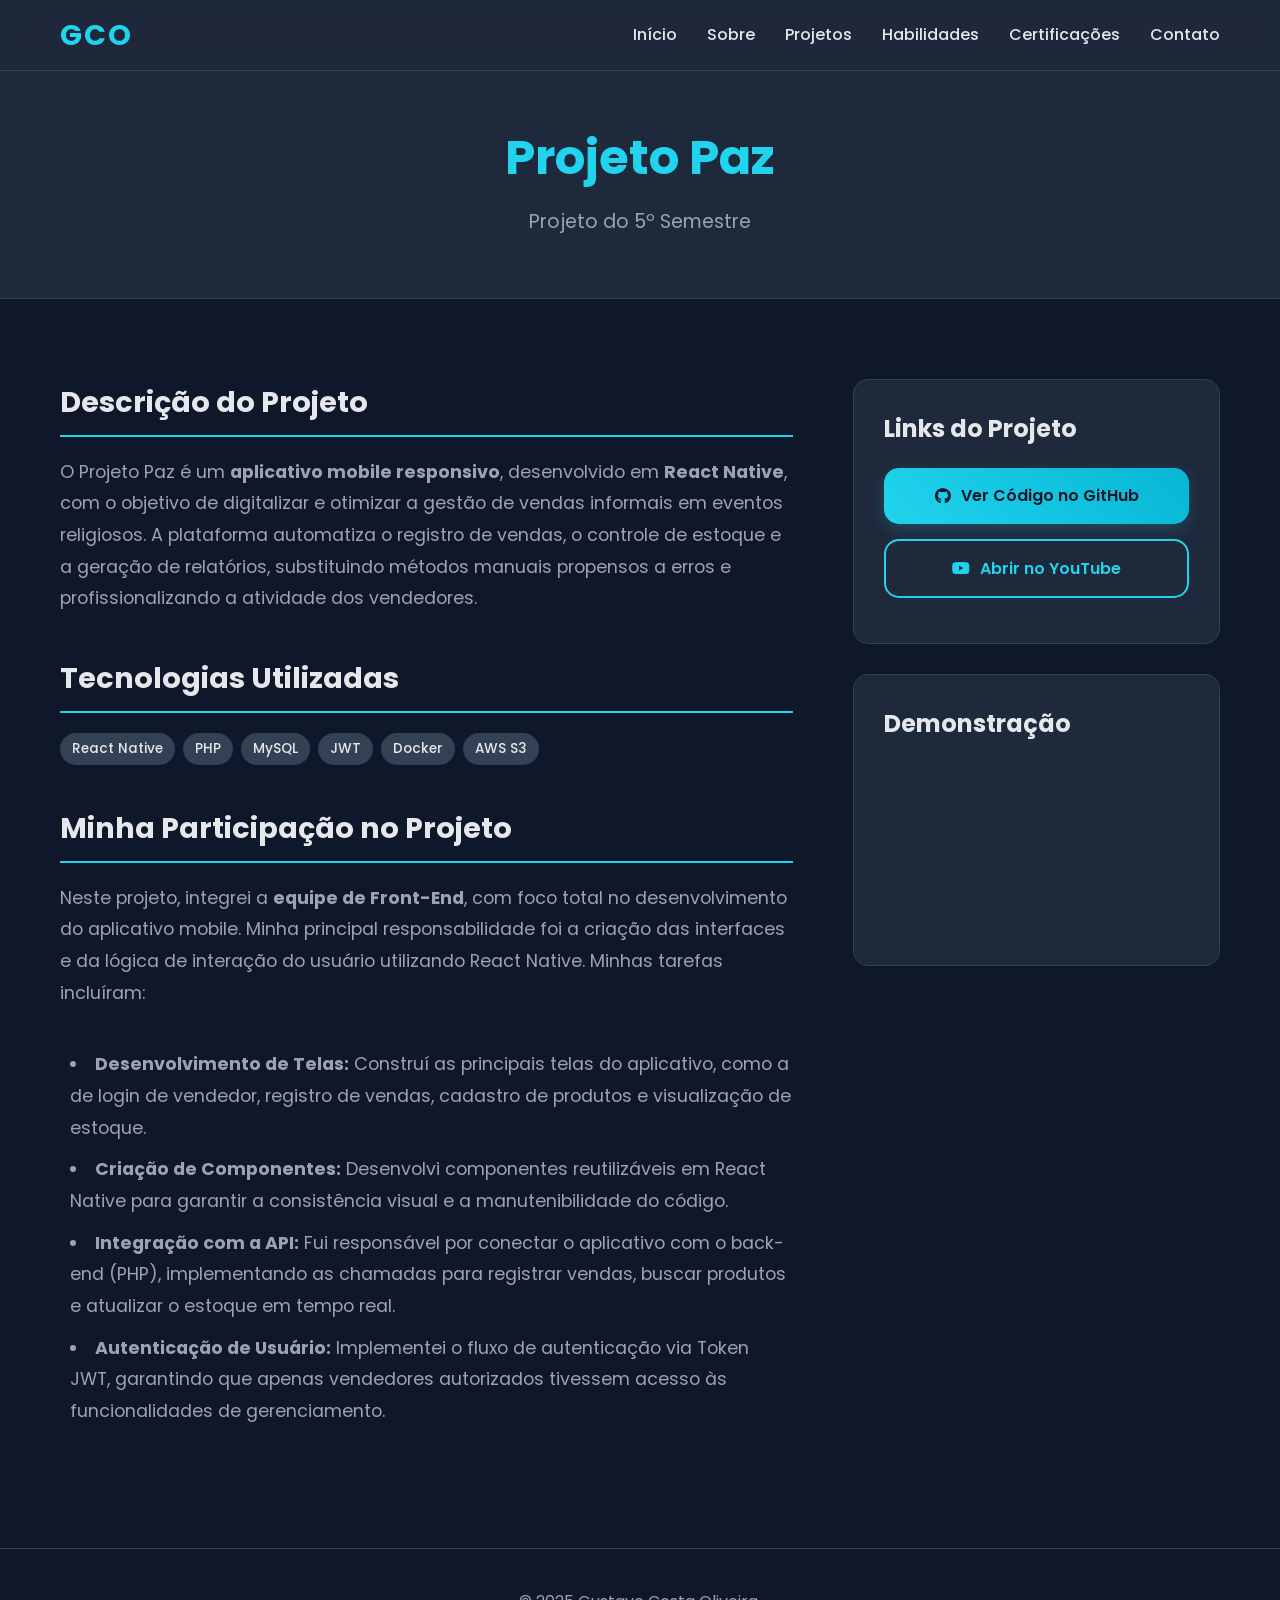
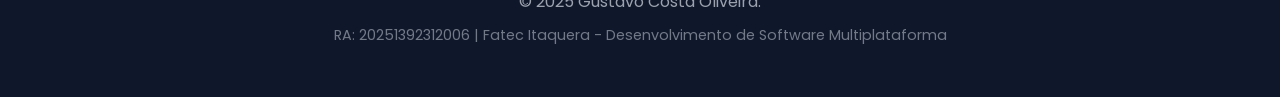
==== projeto-paz.html @ e177f417 "updates" ====
<!DOCTYPE html>
<html lang="pt-BR">
<head>
    <meta charset="UTF-8">
    <meta name="viewport" content="width=device-width, initial-scale=1.0">
    <title>Projeto Paz - Gustavo Costa Oliveira</title>
    
    <link rel="icon" type="image/x-icon" href="favicon.ico">

    <link rel="stylesheet" href="styles.css">
    <link rel="stylesheet" href="projeto.css"> 

    <link href="https://cdnjs.cloudflare.com/ajax/libs/font-awesome/6.0.0/css/all.min.css" rel="stylesheet">
    <link href="https://fonts.googleapis.com/css2?family=Poppins:wght@300;400;500;600;700&display=swap" rel="stylesheet">
</head>
<body>
    <nav class="navbar">
        <div class="nav-container">
            <div class="nav-logo">
                <a href="index.html#home">GCO</a>
            </div>
            <div class="nav-menu" id="nav-menu">
                <a href="index.html#home" class="nav-link">Início</a>
                <a href="index.html#about" class="nav-link">Sobre</a>
                <a href="index.html#projects" class="nav-link">Projetos</a>
                <a href="index.html#skills" class="nav-link">Habilidades</a>
                <a href="index.html#certifications" class="nav-link">Certificações</a>
                <a href="index.html#contact" class="nav-link">Contato</a>
            </div>
            <div class="hamburger" id="hamburger">
                <span class="bar"></span>
                <span class="bar"></span>
                <span class="bar"></span>
            </div>
        </div>
    </nav>

    <main>
        <section class="project-hero">
            <div class="container">
                <h1>Projeto Paz</h1>
                <p>Projeto do 5º Semestre</p>
            </div>
        </section>

        <section class="project-details">
            <div class="container project-layout">
                <div class="project-info">
                    <h2>Descrição do Projeto</h2>
                    <p>
                        O Projeto Paz é um <strong>aplicativo mobile responsivo</strong>, desenvolvido em <strong>React Native</strong>, com o objetivo de digitalizar e otimizar a gestão de vendas informais em eventos religiosos. A plataforma automatiza o registro de vendas, o controle de estoque e a geração de relatórios, substituindo métodos manuais propensos a erros e profissionalizando a atividade dos vendedores.
                    </p>

                    <h2>Tecnologias Utilizadas</h2>
                    <div class="project-tech">
                        <span class="tech-tag">React Native</span>
                        <span class="tech-tag">PHP</span>
                        <span class="tech-tag">MySQL</span>
                        <span class="tech-tag">JWT</span>
                        <span class="tech-tag">Docker</span>
                        <span class="tech-tag">AWS S3</span>
                    </div>

                    <h2>Minha Participação no Projeto</h2>
                    <p>
                        Neste projeto, integrei a <strong>equipe de Front-End</strong>, com foco total no desenvolvimento do aplicativo mobile. Minha principal responsabilidade foi a criação das interfaces e da lógica de interação do usuário utilizando React Native. Minhas tarefas incluíram:
                    </p>
                    <ul>
                        <li><strong>Desenvolvimento de Telas:</strong> Construí as principais telas do aplicativo, como a de login de vendedor, registro de vendas, cadastro de produtos e visualização de estoque.</li>
                        <li><strong>Criação de Componentes:</strong> Desenvolvi componentes reutilizáveis em React Native para garantir a consistência visual e a manutenibilidade do código.</li>
                        <li><strong>Integração com a API:</strong> Fui responsável por conectar o aplicativo com o back-end (PHP), implementando as chamadas para registrar vendas, buscar produtos e atualizar o estoque em tempo real.</li>
                        <li><strong>Autenticação de Usuário:</strong> Implementei o fluxo de autenticação via Token JWT, garantindo que apenas vendedores autorizados tivessem acesso às funcionalidades de gerenciamento.</li>
                    </ul>
                </div>

                <div class="project-sidebar">
                    <div class="project-links">
                        <h3>Links do Projeto</h3>
                        <a href="https://github.com/SpringDevsFatec/PI_ProjetoPaz" target="_blank" class="btn btn-primary">
                            <i class="fab fa-github"></i> Ver Código no GitHub
                        </a>
                        <a href="https://youtu.be/nCjJSFAlklc" target="_blank" class="btn btn-demo">
                            <i class="fab fa-youtube"></i> Abrir no YouTube
                        </a>
                    </div>

                    <div class="project-video">
                        <h3>Demonstração</h3>
                        <div class="video-container">
                            <iframe 
                                src="https://www.youtube.com/embed/nCjJSFAlklc" 
                                title="YouTube video player" 
                                frameborder="0" 
                                allow="accelerometer; autoplay; clipboard-write; encrypted-media; gyroscope; picture-in-picture" 
                                allowfullscreen>
                            </iframe>
                        </div>
                    </div>
                </div>
            </div>
        </section>
    </main>

    <footer class="footer">
        <div class="container">
            <p>&copy; 2025 Gustavo Costa Oliveira.</p>
            <p>RA: 20251392312006 | Fatec Itaquera - Desenvolvimento de Software Multiplataforma</p>
        </div>
    </footer>
</body>
</html>
---- styles.css ----
* {
    margin: 0;
    padding: 0;
    box-sizing: border-box;
}

:root {
    --primary-color: #22d3ee;
    --secondary-color: #06b6d4;
    --text-primary: #e5e7eb; 
    --text-secondary: #9ca3af;
    --background-dark: #0f172a; 
    --background-light: #1e293b; 
    --white: #ffffff;
    --shadow: 0 10px 30px rgba(0, 0, 0, 0.2);
    --border-radius: 15px;
    --transition: all 0.3s cubic-bezier(0.4, 0, 0.2, 1);
}

html {
    scroll-behavior: smooth;
}

body {
    font-family: 'Poppins', sans-serif;
    line-height: 1.6;
    color: var(--text-primary);
    background-color: var(--background-dark);
    overflow-x: hidden;
}

/* Container */
.container {
    max-width: 1200px;
    margin: 0 auto;
    padding: 0 20px;
}

/* Navigation */
.navbar {
    position: fixed;
    top: 0;
    width: 100%;
    background: rgba(30, 41, 59, 0.8);
    backdrop-filter: blur(10px);
    z-index: 1000;
    border-bottom: 1px solid #334155;
    transition: var(--transition);
}

.nav-container {
    max-width: 1200px;
    margin: 0 auto;
    padding: 0 20px;
    display: flex;
    justify-content: space-between;
    align-items: center;
    height: 70px;
}

.nav-logo a {
    font-size: 1.8rem;
    font-weight: 700;
    color: var(--primary-color);
    text-decoration: none;
    text-transform: uppercase;
    letter-spacing: 2px;
}

.nav-menu {
    display: flex;
    gap: 30px;
}

.nav-link {
    text-decoration: none;
    color: var(--text-primary);
    font-weight: 500;
    position: relative;
    transition: var(--transition);
    padding: 10px 0;
}

.nav-link:hover,
.nav-link.active {
    color: var(--primary-color);
}

.nav-link::after {
    content: '';
    position: absolute;
    bottom: 0;
    left: 0;
    width: 0;
    height: 2px;
    background: linear-gradient(90deg, var(--primary-color), var(--secondary-color));
    transition: var(--transition);
}

.nav-link:hover::after,
.nav-link.active::after {
    width: 100%;
}

.hamburger {
    display: none;
    flex-direction: column;
    cursor: pointer;
}

.bar {
    width: 25px;
    height: 3px;
    background: var(--text-primary);
    margin: 3px 0;
    transition: var(--transition);
}

/* Hero Section */
.hero {
    min-height: 100vh;
    display: flex;
    align-items: center;
    background: var(--background-dark);
    position: relative;
    overflow: hidden;
}

.hero-container {
    display: grid;
    grid-template-columns: 1fr 1fr;
    gap: 50px;
    align-items: center;
    max-width: 1200px;
    margin: 0 auto;
    padding: 0 20px;
    position: relative;
    z-index: 2;
}

.hero-text {
    color: var(--white);
    animation: fadeInUp 1s ease-out 0.2s both;
}

.hero-title {
    font-size: clamp(2.5rem, 5vw, 4rem);
    font-weight: 700;
    margin-bottom: 20px;
    line-height: 1.1;
}

.gradient-text {
    background: linear-gradient(45deg, var(--white), var(--primary-color));
    -webkit-background-clip: text;
    -webkit-text-fill-color: transparent;
    background-clip: text;
}

.hero-subtitle {
    font-size: 1.5rem;
    color: var(--text-secondary);
    margin-bottom: 20px;
    font-weight: 400;
}

.hero-description {
    font-size: 1.1rem;
    color: var(--text-secondary);
    margin-bottom: 40px;
    line-height: 1.8;
}

.hero-socials {
    display: flex;
    gap: 20px;
    margin-bottom: 30px;
    margin-top: 20px;
}

.social-icon {
    color: var(--text-secondary);
    font-size: 1.8rem;
    transition: transform 0.3s ease, color 0.3s ease;
}

.social-icon:hover {
    color: var(--primary-color);
    transform: translateY(-5px);
}

.hero-buttons {
    display: flex;
    gap: 20px;
    flex-wrap: wrap;
}

.btn {
    padding: 15px 30px;
    border: none;
    border-radius: var(--border-radius);
    font-size: 1rem;
    font-weight: 600;
    text-decoration: none;
    display: inline-block;
    cursor: pointer;
    transition: var(--transition);
    position: relative;
    overflow: hidden;
}

.btn-primary {
    background: linear-gradient(45deg, var(--primary-color), var(--secondary-color));
    color: #0f172a;
    box-shadow: 0 5px 15px rgba(34, 211, 238, 0.2);
}

.btn-primary:hover {
    transform: translateY(-2px);
    box-shadow: 0 10px 25px rgba(34, 211, 238, 0.3);
}

.btn-secondary {
    background: transparent;
    color: var(--text-primary);
    border: 2px solid #334155;
}

.btn-secondary:hover {
    background: var(--background-light);
    border-color: var(--primary-color);
    transform: translateY(-2px);
}

.btn-sm {
    padding: 10px 20px;
    font-size: 0.9rem;
}

.btn-demo {
    background: transparent;
    color: var(--primary-color);
    border: 2px solid var(--primary-color);
}

.btn-demo:hover {
    background: var(--primary-color);
    color: var(--background-dark);
    transform: translateY(-2px);
    box-shadow: 0 5px 15px rgba(34, 211, 238, 0.2);
}

.hero-image-wrapper {
    display: flex;
    justify-content: center;
    align-items: center;
    position: relative;
}

.hero-image-ring {
    width: 320px;
    height: 320px;
    border-radius: 50%;
    padding: 10px;
    position: relative;
    background: linear-gradient(45deg, var(--primary-color), var(--secondary-color));
    animation: fadeInUp 1s ease-out 0.4s both;
}

.hero-image-ring::before {
    content: '';
    position: absolute;
    inset: 0;
    border-radius: 50%;
    background: linear-gradient(45deg, var(--primary-color), var(--secondary-color));
    filter: blur(15px);
    opacity: 0.7;
    z-index: -1;
}

.hero-image-ring .profile-img {
    width: 100%;
    height: 100%;
    border-radius: 50%;
    object-fit: cover;
    border: 5px solid var(--background-dark);
}

/* Seções Gerais */
section {
    padding: 120px 0;
    background: var(--background-dark);
}

section:nth-of-type(odd) {
    background: var(--background-light);
}

.section-title {
    text-align: center;
    font-size: 2.5rem;
    font-weight: 700;
    margin-bottom: 80px;
    color: var(--text-primary);
    position: relative;
}

.section-title::after {
    content: '';
    position: absolute;
    bottom: -10px;
    left: 50%;
    transform: translateX(-50%);
    width: 80px;
    height: 4px;
    background: linear-gradient(90deg, var(--primary-color), var(--secondary-color));
    border-radius: 2px;
}

/* About Section */
.about-content {
    display: grid;
    grid-template-columns: 2fr 1fr;
    gap: 80px;
    align-items: start;
}

.about-text {
    font-size: 1.1rem;
    line-height: 1.8;
    color: var(--text-secondary);
}

.about-text h3 {
    color: var(--text-primary);
    font-size: 1.3rem;
    margin-bottom: 20px;
    font-weight: 600;
}

.about-text p {
    margin-bottom: 25px;
}

.about-info {
    display: flex;
    flex-direction: column;
    gap: 20px;
    margin-top: 30px;
}

.info-item {
    display: flex;
    align-items: center;
    gap: 15px;
    padding: 15px;
    background: var(--background-dark);
    border-radius: var(--border-radius);
    box-shadow: 0 5px 15px rgba(0, 0, 0, 0.2);
    transition: var(--transition);
}

.info-item:hover {
    transform: translateX(10px);
    box-shadow: 0 8px 25px rgba(0, 0, 0, 0.3);
}

.info-item i {
    font-size: 1.2rem;
    color: var(--primary-color);
    width: 30px;
}

.about-links {
    display: flex;
    flex-direction: column;
    gap: 20px;
}

.link-card {
    display: flex;
    align-items: center;
    gap: 15px;
    padding: 20px;
    background: var(--background-dark);
    border-radius: var(--border-radius);
    text-decoration: none;
    color: var(--text-primary);
    box-shadow: 0 5px 15px rgba(0, 0, 0, 0.2);
    transition: var(--transition);
    border: 2px solid transparent;
}

.link-card:hover {
    transform: translateY(-5px);
    box-shadow: 0 15px 35px rgba(0, 0, 0, 0.3);
    border-color: var(--primary-color);
    color: var(--primary-color);
}

.link-card i {
    font-size: 1.5rem;
    width: 40px;
    text-align: center;
    background: linear-gradient(45deg, var(--primary-color), var(--secondary-color));
    color: var(--background-dark);
    padding: 12px;
    border-radius: 50%;
}

/* Projects Section */
.projects-grid {
    display: grid;
    grid-template-columns: repeat(auto-fit, minmax(350px, 1fr));
    gap: 30px;
    margin-bottom: 60px;
}

.project-card {
    background: var(--background-light);
    border-radius: var(--border-radius);
    box-shadow: var(--shadow);
    overflow: hidden;
    transition: var(--transition);
    border: 1px solid #334155;
    opacity: 0;
    transform: translateY(30px);
    animation: fadeInUp 0.6s ease-out forwards;
}

.project-card.featured {
    animation-delay: 0.2s;
}

.project-card:hover {
    transform: translateY(-10px);
    box-shadow: 0 20px 50px rgba(0, 0, 0, 0.25);
}

.project-header {
    padding: 30px;
    background: linear-gradient(135deg, #1e293b, #0f172a);
    color: var(--white);
    position: relative;
    border-bottom: 1px solid var(--primary-color);
}

/* Destaque de Projeto */
.featured-badge {
    position: absolute;
    top: 20px;
    right: -30px;
    background: var(--primary-color);
    color: var(--background-dark);
    padding: 5px 30px;
    font-size: 0.8rem;
    font-weight: 700;
    text-transform: uppercase;
    transform: rotate(45deg);
    box-shadow: 0 5px 10px rgba(0,0,0,0.2);
}

.project-icon {
    width: 60px;
    height: 60px;
    background: rgba(34, 211, 238, 0.1);
    border-radius: 50%;
    display: flex;
    align-items: center;
    justify-content: center;
    margin-bottom: 15px;
}

.project-icon i {
    font-size: 1.5rem;
    color: var(--primary-color);
}

.project-header h3 {
    font-size: 1.4rem;
    margin-bottom: 10px;
    font-weight: 600;
}

.project-header h3 a {
    color: var(--white);
    text-decoration: none;
}

.project-header h3 a:hover {
    text-decoration: underline;
}

.semester-badge {
    background: rgba(34, 211, 238, 0.1);
    color: var(--primary-color);
    padding: 5px 15px;
    border-radius: 20px;
    font-size: 0.9rem;
    font-weight: 500;
}

.project-content {
    padding: 30px;
}

.project-content p {
    color: var(--text-secondary);
    line-height: 1.7;
    margin-bottom: 20px;
}

.project-actions {
    display: flex;
    gap: 10px;
    margin-bottom: 25px;
    flex-wrap: wrap;
}

.project-tech {
    display: flex;
    flex-wrap: wrap;
    gap: 8px;
}

.tech-tag {
    background: #334155;
    color: var(--text-primary);
    padding: 5px 12px;
    border-radius: 20px;
    font-size: 0.85rem;
    font-weight: 500;
}

.projects-filter {
    display: flex;
    justify-content: center;
    gap: 15px;
    flex-wrap: wrap;
    margin-top: 40px;
}

.filter-btn {
    padding: 10px 20px;
    border: 2px solid #334155;
    background: var(--background-light);
    border-radius: 25px;
    cursor: pointer;
    font-weight: 500;
    transition: var(--transition);
    color: var(--text-secondary);
}

.filter-btn.active,
.filter-btn:hover {
    background: linear-gradient(45deg, var(--primary-color), var(--secondary-color));
    color: var(--background-dark);
    border-color: var(--primary-color);
    transform: translateY(-2px);
}

/* Skills Section */
.skills-content {
    display: grid;
    grid-template-columns: repeat(auto-fit, minmax(300px, 1fr));
    gap: 40px;
}

.skills-category {
    background: var(--background-light);
    padding: 40px;
    border-radius: var(--border-radius);
    box-shadow: var(--shadow);
    transition: var(--transition);
    border: 1px solid #334155;
}

.skills-category:hover {
    transform: translateY(-5px);
    box-shadow: 0 15px 40px rgba(0, 0, 0, 0.2);
}

.skills-category h3 {
    font-size: 1.3rem;
    margin-bottom: 25px;
    color: var(--text-primary);
    display: flex;
    align-items: center;
    gap: 10px;
}

.skills-category h3 i {
    color: var(--primary-color);
    width: 25px;
}

/* tags */
.skills-tags {
    display: flex;
    flex-wrap: wrap;
    gap: 10px;
}

.tag {
    background: #334155;
    color: var(--text-primary);
    padding: 8px 15px;
    border-radius: 20px;
    font-size: 0.9rem;
    font-weight: 500;
    border: 1px solid transparent;
    transition: var(--transition);
}

.tag:hover {
    background: var(--primary-color);
    color: var(--background-dark);
    transform: translateY(-2px);
}

/* Contact Section */
.contact {
    text-align: center;
}

.contact p {
    max-width: 600px;
    margin: 0 auto 40px;
    color: var(--text-secondary);
    font-size: 1.2rem;
}

.contact-links {
    display: flex;
    justify-content: center;
    gap: 25px;
    flex-wrap: wrap;
}

/* Footer */
.footer {
    background: #0f172a;
    color: var(--text-secondary);
    text-align: center;
    padding: 40px 0;
    border-top: 1px solid #334155;
}

.footer p {
    margin-bottom: 10px;
}

.footer p:last-child {
    font-size: 0.9rem;
    opacity: 0.7;
}

/* Animations */
@keyframes fadeInUp {
    from {
        opacity: 0;
        transform: translateY(30px);
    }
    to {
        opacity: 1;
        transform: translateY(0);
    }
}

/* Responsive Design */
@media (max-width: 768px) {
    .hamburger {
        display: flex;
    }

    .nav-menu {
        position: fixed;
        left: -100%;
        top: 70px;
        flex-direction: column;
        background-color: var(--background-light);
        width: 100%;
        text-align: center;
        transition: 0.3s;
        box-shadow: var(--shadow);
        padding: 20px 0;
    }

    .nav-menu.active {
        left: 0;
    }

    .nav-menu a {
        margin: 15px 0;
        line-height: 2;
        font-size: 1.1rem;
    }

    .hero-container {
        grid-template-columns: 1fr;
        text-align: center;
    }
    
    .hero-text {
        order: 2;
    }
    
    .hero-image-wrapper {
        order: 1;
        margin-bottom: 40px;
    }
    
    .hero-subtitle, .hero-socials, .hero-buttons {
        justify-content: center;
    }

    .about-content {
        grid-template-columns: 1fr;
        gap: 50px;
        text-align: center;
    }

    .projects-grid {
        grid-template-columns: 1fr;
    }

    .skills-content {
        grid-template-columns: 1fr;
    }

    .projects-filter {
        flex-direction: column;
        align-items: center;
    }

    .filter-btn {
        width: 200px;
    }
}

/* Scroll Indicator */
::-webkit-scrollbar {
    width: 8px;
}

::-webkit-scrollbar-track {
    background: var(--background-dark);
}

::-webkit-scrollbar-thumb {
    background: linear-gradient(180deg, var(--primary-color), var(--secondary-color));
    border-radius: 4px;
}

/* Certifications Section */
.certifications {
    background: var(--background-dark); /* Garante o fundo correto */
}

.certifications-grid {
    display: grid;
    grid-template-columns: repeat(auto-fit, minmax(320px, 1fr));
    gap: 30px;
}

.cert-card {
    background: var(--background-light);
    border: 1px solid #334155;
    border-radius: var(--border-radius);
    padding: 30px;
    display: flex;
    flex-direction: column;
    align-items: flex-start;
    box-shadow: var(--shadow);
    transition: var(--transition);
}

.cert-card:hover {
    transform: translateY(-8px);
    box-shadow: 0 15px 40px rgba(0, 0, 0, 0.25);
    border-color: var(--primary-color);
}

.cert-icon {
    font-size: 2rem;
    color: var(--primary-color);
    margin-bottom: 20px;
    background: rgba(34, 211, 238, 0.1);
    width: 60px;
    height: 60px;
    border-radius: 50%;
    display: flex;
    align-items: center;
    justify-content: center;
}

.cert-card h3 {
    font-size: 1.2rem;
    color: var(--text-primary);
    margin-bottom: 10px;
    line-height: 1.4;
    flex-grow: 1; /* Faz o título ocupar o espaço para alinhar os botões */
}

.cert-issuer {
    color: var(--text-secondary);
    margin-bottom: 20px;
    font-size: 0.9rem;
}

.cert-card .btn-demo {
    margin-top: auto; /* Alinha o botão na parte inferior do card */
}
a.project-card {
    text-decoration: none; /* Remove o sublinhado */
    color: inherit; /* Faz o texto herdar a
     cor normal */
     /* Adiciona espaçamento extra abaixo da seção de tecnologias */
}
---- projeto.css ----
/* Estilos para a Página de Projeto */

/* Hero Section do Projeto */
.project-hero {
    background: var(--background-light);
    padding: 120px 0 60px;
    text-align: center;
    border-bottom: 1px solid #334155;
}

.project-hero h1 {
    font-size: 3rem;
    font-weight: 700;
    color: var(--primary-color);
    margin-bottom: 10px;
}

.project-hero p {
    font-size: 1.2rem;
    color: var(--text-secondary);
}

/* Detalhes do Projeto */
.project-details {
    padding: 80px 0;
}

.project-layout {
    display: grid;
    grid-template-columns: 2fr 1fr;
    gap: 60px;
}

.project-info h2 {
    font-size: 1.8rem;
    color: var(--text-primary);
    margin-bottom: 20px;
    padding-bottom: 10px;
    border-bottom: 2px solid var(--primary-color);
}

.project-info p, .project-info ul {
    color: var(--text-secondary);
    font-size: 1.1rem;
    line-height: 1.8;
    margin-bottom: 40px;
}

.project-info ul {
    list-style-position: inside;
    padding-left: 10px;
}

.project-info ul li {
    margin-bottom: 10px;
}

.project-sidebar > div {
    background: var(--background-light);
    padding: 30px;
    border-radius: var(--border-radius);
    margin-bottom: 30px;
    border: 1px solid #334155;
}

.project-sidebar h3 {
    font-size: 1.5rem;
    margin-bottom: 20px;
    color: var(--text-primary);
}

.project-links a {
    display: flex;
    align-items: center;
    justify-content: center;
    gap: 10px;
    text-align: center;
    width: 100%;
    margin-bottom: 15px;
}

/* Ajustes para as imagens das screenshots na sidebar */
.project-screenshots img {
    max-width: 100%; /* Garante que a imagem não transborde */
    height: auto; /* Mantém a proporção */
    border-radius: 10px;
    margin-bottom: 15px;
    border: 2px solid #334155;
    display: block; /* Garante que a imagem se comporte como um bloco para margin-bottom */
}

/* Responsividade */
@media (max-width: 768px) {
    .project-layout {
        grid-template-columns: 1fr;
    }
}

/* Adiciona um cursor de zoom nas imagens da galeria */
.project-screenshots a img:hover {
    cursor: zoom-in;
    opacity: 0.8;
    transition: opacity 0.3s ease;
}

.project-info .project-tech {
    margin-bottom: 40px;
}

/* Estilos para o vídeo embutido */
.project-video {
    background: var(--background-light);
    padding: 30px;
    border-radius: var(--border-radius);
    margin-bottom: 30px;
    border: 1px solid #334155;
}

.video-container {
    position: relative;
    padding-bottom: 56.25%; /* Proporção 16:9 */
    height: 0;
    overflow: hidden;
    width: 100%;
    border-radius: 10px; /* Bordas arredondadas para o vídeo */
}

.video-container iframe {
    position: absolute;
    top: 0;
    left: 0;
    width: 100%;
    height: 100%;
}
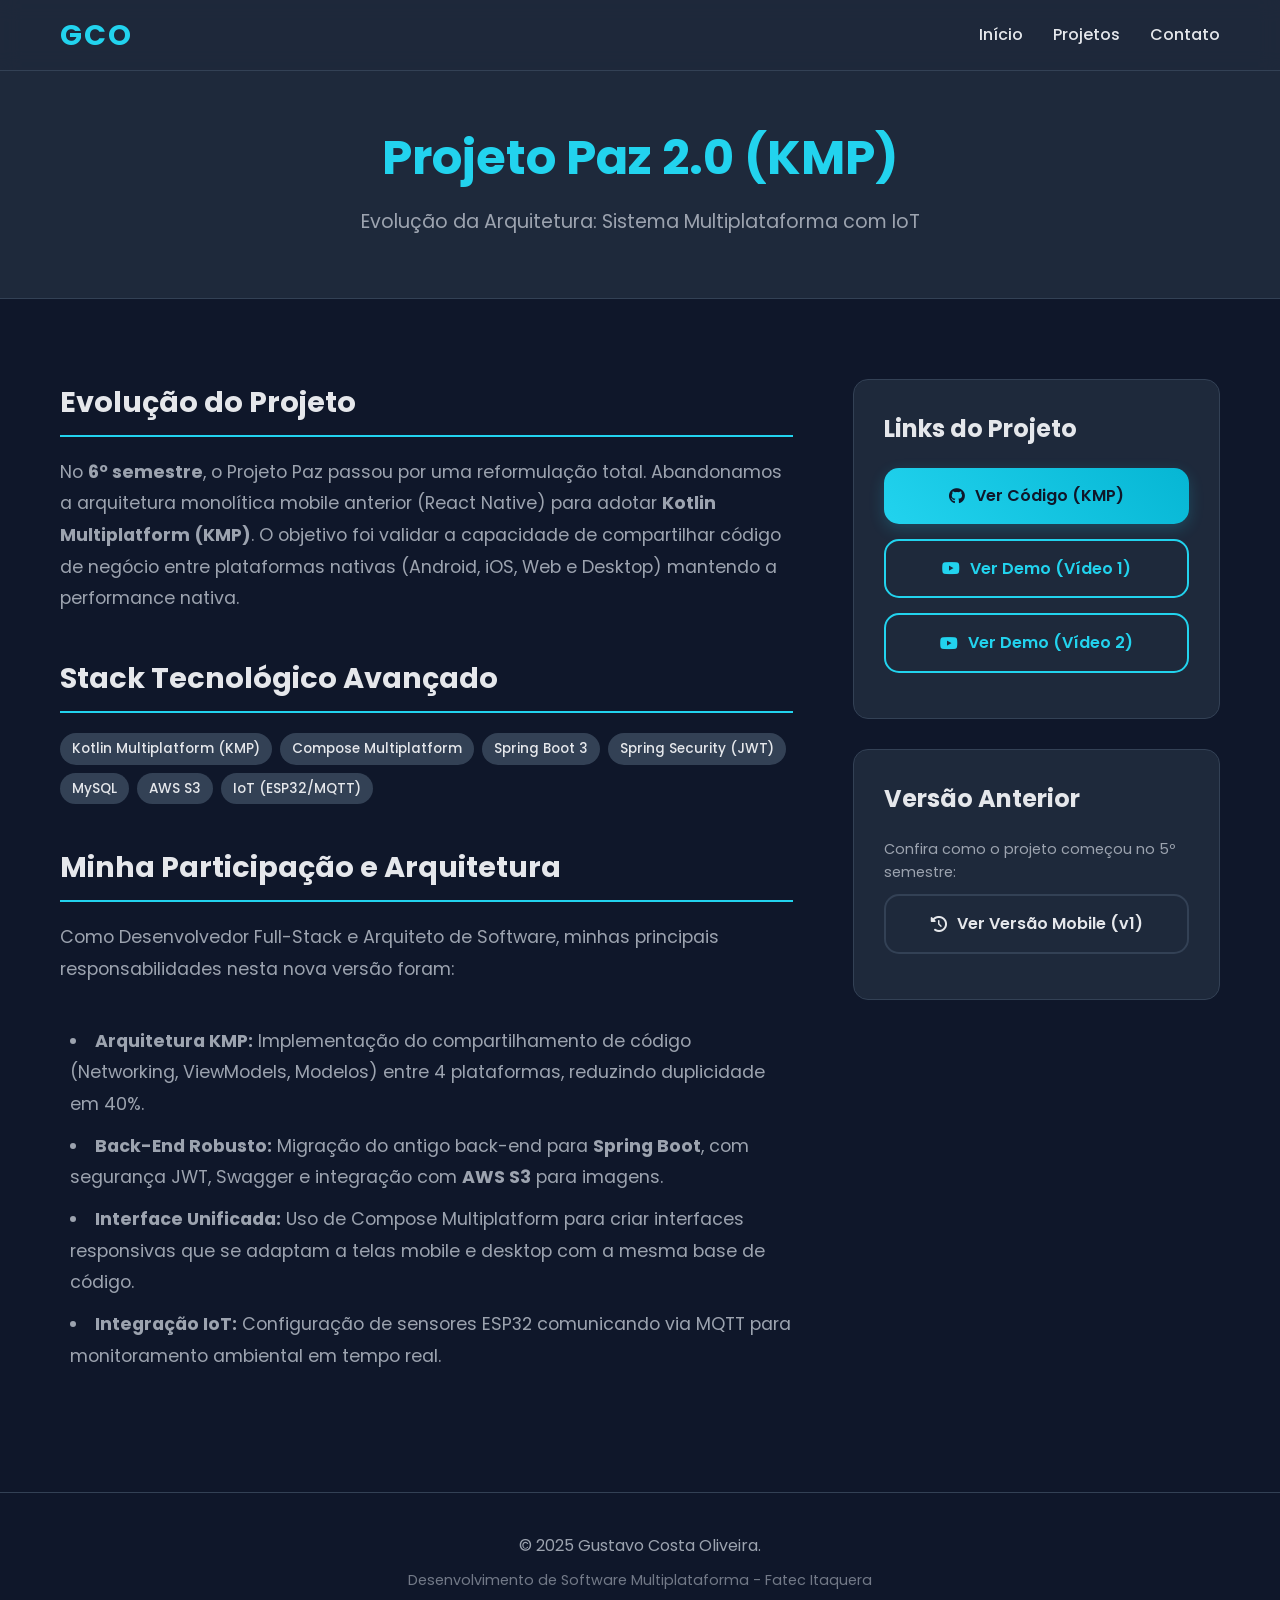
==== commit 0a10418f: "update" ====
--- a/projeto-paz.html
+++ b/projeto-paz.html
@@ -3,7 +3,7 @@
 <head>
     <meta charset="UTF-8">
     <meta name="viewport" content="width=device-width, initial-scale=1.0">
-    <title>Projeto Paz - Gustavo Costa Oliveira</title>
+    <title>Projeto Paz 2.0 (KMP) - Gustavo Costa Oliveira</title>
     
     <link rel="icon" type="image/x-icon" href="favicon.ico">
 
@@ -21,10 +21,7 @@
             </div>
             <div class="nav-menu" id="nav-menu">
                 <a href="index.html#home" class="nav-link">Início</a>
-                <a href="index.html#about" class="nav-link">Sobre</a>
                 <a href="index.html#projects" class="nav-link">Projetos</a>
-                <a href="index.html#skills" class="nav-link">Habilidades</a>
-                <a href="index.html#certifications" class="nav-link">Certificações</a>
                 <a href="index.html#contact" class="nav-link">Contato</a>
             </div>
             <div class="hamburger" id="hamburger">
@@ -38,63 +35,62 @@
     <main>
         <section class="project-hero">
             <div class="container">
-                <h1>Projeto Paz</h1>
-                <p>Projeto do 5º Semestre</p>
+                <h1>Projeto Paz 2.0 (KMP)</h1>
+                <p>Evolução da Arquitetura: Sistema Multiplataforma com IoT</p>
             </div>
         </section>
 
         <section class="project-details">
             <div class="container project-layout">
                 <div class="project-info">
-                    <h2>Descrição do Projeto</h2>
+                    <h2>Evolução do Projeto</h2>
                     <p>
-                        O Projeto Paz é um <strong>aplicativo mobile responsivo</strong>, desenvolvido em <strong>React Native</strong>, com o objetivo de digitalizar e otimizar a gestão de vendas informais em eventos religiosos. A plataforma automatiza o registro de vendas, o controle de estoque e a geração de relatórios, substituindo métodos manuais propensos a erros e profissionalizando a atividade dos vendedores.
+                        No <strong>6º semestre</strong>, o Projeto Paz passou por uma reformulação total. Abandonamos a arquitetura monolítica mobile anterior (React Native) para adotar <strong>Kotlin Multiplatform (KMP)</strong>. O objetivo foi validar a capacidade de compartilhar código de negócio entre plataformas nativas (Android, iOS, Web e Desktop) mantendo a performance nativa.
                     </p>
 
-                    <h2>Tecnologias Utilizadas</h2>
+                    <h2>Stack Tecnológico Avançado</h2>
                     <div class="project-tech">
-                        <span class="tech-tag">React Native</span>
-                        <span class="tech-tag">PHP</span>
+                        <span class="tech-tag">Kotlin Multiplatform (KMP)</span>
+                        <span class="tech-tag">Compose Multiplatform</span>
+                        <span class="tech-tag">Spring Boot 3</span>
+                        <span class="tech-tag">Spring Security (JWT)</span>
                         <span class="tech-tag">MySQL</span>
-                        <span class="tech-tag">JWT</span>
-                        <span class="tech-tag">Docker</span>
                         <span class="tech-tag">AWS S3</span>
+                        <span class="tech-tag">IoT (ESP32/MQTT)</span>
                     </div>
 
-                    <h2>Minha Participação no Projeto</h2>
+                    <h2>Minha Participação e Arquitetura</h2>
                     <p>
-                        Neste projeto, integrei a <strong>equipe de Front-End</strong>, com foco total no desenvolvimento do aplicativo mobile. Minha principal responsabilidade foi a criação das interfaces e da lógica de interação do usuário utilizando React Native. Minhas tarefas incluíram:
+                        Como Desenvolvedor Full-Stack e Arquiteto de Software, minhas principais responsabilidades nesta nova versão foram:
                     </p>
                     <ul>
-                        <li><strong>Desenvolvimento de Telas:</strong> Construí as principais telas do aplicativo, como a de login de vendedor, registro de vendas, cadastro de produtos e visualização de estoque.</li>
-                        <li><strong>Criação de Componentes:</strong> Desenvolvi componentes reutilizáveis em React Native para garantir a consistência visual e a manutenibilidade do código.</li>
-                        <li><strong>Integração com a API:</strong> Fui responsável por conectar o aplicativo com o back-end (PHP), implementando as chamadas para registrar vendas, buscar produtos e atualizar o estoque em tempo real.</li>
-                        <li><strong>Autenticação de Usuário:</strong> Implementei o fluxo de autenticação via Token JWT, garantindo que apenas vendedores autorizados tivessem acesso às funcionalidades de gerenciamento.</li>
+                        <li><strong>Arquitetura KMP:</strong> Implementação do compartilhamento de código (Networking, ViewModels, Modelos) entre 4 plataformas, reduzindo duplicidade em 40%.</li>
+                        <li><strong>Back-End Robusto:</strong> Migração do antigo back-end para <strong>Spring Boot</strong>, com segurança JWT, Swagger e integração com <strong>AWS S3</strong> para imagens.</li>
+                        <li><strong>Interface Unificada:</strong> Uso de Compose Multiplatform para criar interfaces responsivas que se adaptam a telas mobile e desktop com a mesma base de código.</li>
+                        <li><strong>Integração IoT:</strong> Configuração de sensores ESP32 comunicando via MQTT para monitoramento ambiental em tempo real.</li>
                     </ul>
                 </div>
 
                 <div class="project-sidebar">
                     <div class="project-links">
                         <h3>Links do Projeto</h3>
-                        <a href="https://github.com/SpringDevsFatec/PI_ProjetoPaz" target="_blank" class="btn btn-primary">
-                            <i class="fab fa-github"></i> Ver Código no GitHub
+                        <a href="https://github.com/SpringDevsFatec/ProjetoPaz_KotlinMultiplatforma" target="_blank" class="btn btn-primary">
+                            <i class="fab fa-github"></i> Ver Código (KMP)
                         </a>
-                        <a href="https://youtu.be/nCjJSFAlklc" target="_blank" class="btn btn-demo">
-                            <i class="fab fa-youtube"></i> Abrir no YouTube
+                        <a href="https://youtu.be/IfXGEZ7bx8Q" target="_blank" class="btn btn-demo">
+                            <i class="fab fa-youtube"></i> Ver Demo (Vídeo 1)
+                        </a>
+                        <a href="https://youtu.be/GzK8aCh7HCg" target="_blank" class="btn btn-demo">
+                            <i class="fab fa-youtube"></i> Ver Demo (Vídeo 2)
                         </a>
                     </div>
-
-                    <div class="project-video">
-                        <h3>Demonstração</h3>
-                        <div class="video-container">
-                            <iframe 
-                                src="https://www.youtube.com/embed/nCjJSFAlklc" 
-                                title="YouTube video player" 
-                                frameborder="0" 
-                                allow="accelerometer; autoplay; clipboard-write; encrypted-media; gyroscope; picture-in-picture" 
-                                allowfullscreen>
-                            </iframe>
-                        </div>
+                    
+                    <div class="project-links" style="margin-top: 20px;">
+                        <h3>Versão Anterior</h3>
+                        <p style="font-size: 0.9rem; color: #9ca3af; margin-bottom: 10px;">Confira como o projeto começou no 5º semestre:</p>
+                        <a href="projeto-paz-v1.html" class="btn btn-secondary" style="width: 100%; text-align: center;">
+                            <i class="fas fa-history"></i> Ver Versão Mobile (v1)
+                        </a>
                     </div>
                 </div>
             </div>
@@ -104,7 +100,7 @@
     <footer class="footer">
         <div class="container">
             <p>&copy; 2025 Gustavo Costa Oliveira.</p>
-            <p>RA: 20251392312006 | Fatec Itaquera - Desenvolvimento de Software Multiplataforma</p>
+            <p>Desenvolvimento de Software Multiplataforma - Fatec Itaquera</p>
         </div>
     </footer>
 </body>
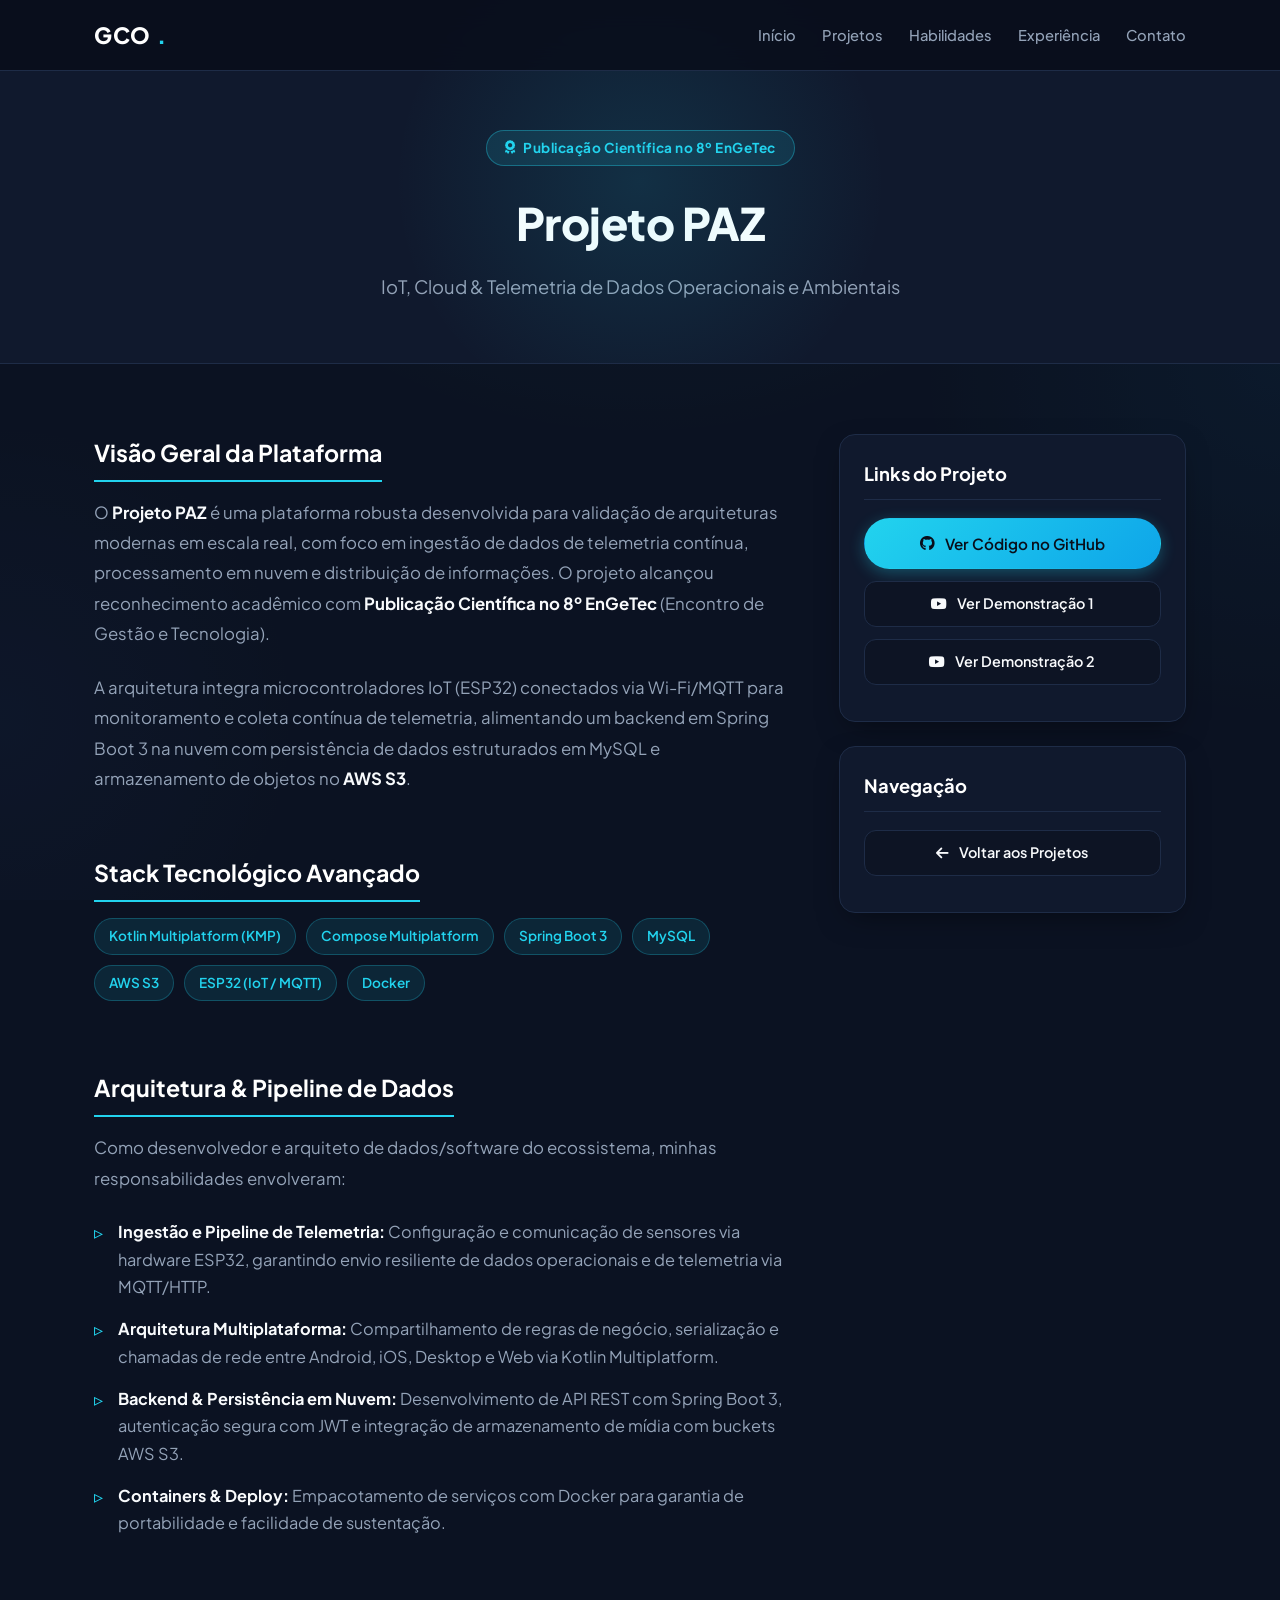
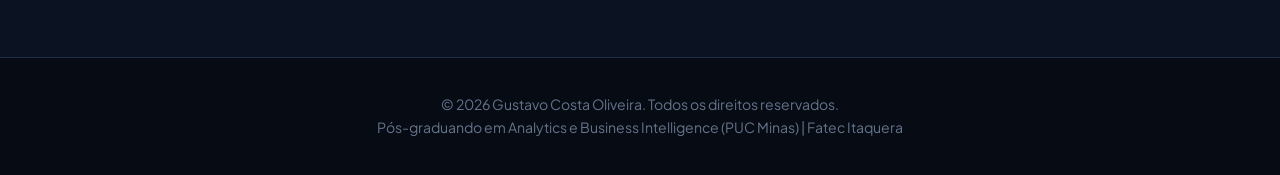
==== commit 5ad3f169: "feat: reformulacao profissional para Analista de Dados e BI - Reposicionamento para Analista de Dado" ====
--- a/projeto-paz.html
+++ b/projeto-paz.html
@@ -3,7 +3,7 @@
 <head>
     <meta charset="UTF-8">
     <meta name="viewport" content="width=device-width, initial-scale=1.0">
-    <title>Projeto Paz 2.0 (KMP) - Gustavo Costa Oliveira</title>
+    <title>Projeto PAZ (IoT, Cloud &amp; Telemetria) - Gustavo Costa Oliveira</title>
     
     <link rel="icon" type="image/x-icon" href="favicon.ico">
 
@@ -17,11 +17,13 @@
     <nav class="navbar">
         <div class="nav-container">
             <div class="nav-logo">
-                <a href="index.html#home">GCO</a>
+                <a href="index.html#home">GCO<span>.</span></a>
             </div>
             <div class="nav-menu" id="nav-menu">
                 <a href="index.html#home" class="nav-link">Início</a>
                 <a href="index.html#projects" class="nav-link">Projetos</a>
+                <a href="index.html#skills" class="nav-link">Habilidades</a>
+                <a href="index.html#experience" class="nav-link">Experiência</a>
                 <a href="index.html#contact" class="nav-link">Contato</a>
             </div>
             <div class="hamburger" id="hamburger">
@@ -35,17 +37,21 @@
     <main>
         <section class="project-hero">
             <div class="container">
-                <h1>Projeto Paz 2.0 (KMP)</h1>
-                <p>Evolução da Arquitetura: Sistema Multiplataforma com IoT</p>
+                <span class="project-tag-highlight"><i class="fas fa-award"></i> Publicação Científica no 8º EnGeTec</span>
+                <h1>Projeto PAZ</h1>
+                <p>IoT, Cloud &amp; Telemetria de Dados Operacionais e Ambientais</p>
             </div>
         </section>
 
         <section class="project-details">
             <div class="container project-layout">
                 <div class="project-info">
-                    <h2>Evolução do Projeto</h2>
+                    <h2>Visão Geral da Plataforma</h2>
                     <p>
-                        No <strong>6º semestre</strong>, o Projeto Paz passou por uma reformulação total. Abandonamos a arquitetura monolítica mobile anterior (React Native) para adotar <strong>Kotlin Multiplatform (KMP)</strong>. O objetivo foi validar a capacidade de compartilhar código de negócio entre plataformas nativas (Android, iOS, Web e Desktop) mantendo a performance nativa.
+                        O <strong>Projeto PAZ</strong> é uma plataforma robusta desenvolvida para validação de arquiteturas modernas em escala real, com foco em ingestão de dados de telemetria contínua, processamento em nuvem e distribuição de informações. O projeto alcançou reconhecimento acadêmico com <strong>Publicação Científica no 8º EnGeTec</strong> (Encontro de Gestão e Tecnologia).
+                    </p>
+                    <p>
+                        A arquitetura integra microcontroladores IoT (ESP32) conectados via Wi-Fi/MQTT para monitoramento e coleta contínua de telemetria, alimentando um backend em Spring Boot 3 na nuvem com persistência de dados estruturados em MySQL e armazenamento de objetos no <strong>AWS S3</strong>.
                     </p>
 
                     <h2>Stack Tecnológico Avançado</h2>
@@ -53,21 +59,21 @@
                         <span class="tech-tag">Kotlin Multiplatform (KMP)</span>
                         <span class="tech-tag">Compose Multiplatform</span>
                         <span class="tech-tag">Spring Boot 3</span>
-                        <span class="tech-tag">Spring Security (JWT)</span>
                         <span class="tech-tag">MySQL</span>
                         <span class="tech-tag">AWS S3</span>
-                        <span class="tech-tag">IoT (ESP32/MQTT)</span>
+                        <span class="tech-tag">ESP32 (IoT / MQTT)</span>
+                        <span class="tech-tag">Docker</span>
                     </div>
 
-                    <h2>Minha Participação e Arquitetura</h2>
+                    <h2>Arquitetura &amp; Pipeline de Dados</h2>
                     <p>
-                        Como Desenvolvedor Full-Stack e Arquiteto de Software, minhas principais responsabilidades nesta nova versão foram:
+                        Como desenvolvedor e arquiteto de dados/software do ecossistema, minhas responsabilidades envolveram:
                     </p>
                     <ul>
-                        <li><strong>Arquitetura KMP:</strong> Implementação do compartilhamento de código (Networking, ViewModels, Modelos) entre 4 plataformas, reduzindo duplicidade em 40%.</li>
-                        <li><strong>Back-End Robusto:</strong> Migração do antigo back-end para <strong>Spring Boot</strong>, com segurança JWT, Swagger e integração com <strong>AWS S3</strong> para imagens.</li>
-                        <li><strong>Interface Unificada:</strong> Uso de Compose Multiplatform para criar interfaces responsivas que se adaptam a telas mobile e desktop com a mesma base de código.</li>
-                        <li><strong>Integração IoT:</strong> Configuração de sensores ESP32 comunicando via MQTT para monitoramento ambiental em tempo real.</li>
+                        <li><strong>Ingestão e Pipeline de Telemetria:</strong> Configuração e comunicação de sensores via hardware ESP32, garantindo envio resiliente de dados operacionais e de telemetria via MQTT/HTTP.</li>
+                        <li><strong>Arquitetura Multiplataforma:</strong> Compartilhamento de regras de negócio, serialização e chamadas de rede entre Android, iOS, Desktop e Web via Kotlin Multiplatform.</li>
+                        <li><strong>Backend &amp; Persistência em Nuvem:</strong> Desenvolvimento de API REST com Spring Boot 3, autenticação segura com JWT e integração de armazenamento de mídia com buckets AWS S3.</li>
+                        <li><strong>Containers &amp; Deploy:</strong> Empacotamento de serviços com Docker para garantia de portabilidade e facilidade de sustentação.</li>
                     </ul>
                 </div>
 
@@ -75,21 +81,20 @@
                     <div class="project-links">
                         <h3>Links do Projeto</h3>
                         <a href="https://github.com/SpringDevsFatec/ProjetoPaz_KotlinMultiplatforma" target="_blank" class="btn btn-primary">
-                            <i class="fab fa-github"></i> Ver Código (KMP)
+                            <i class="fab fa-github"></i> Ver Código no GitHub
                         </a>
                         <a href="https://youtu.be/IfXGEZ7bx8Q" target="_blank" class="btn btn-demo">
-                            <i class="fab fa-youtube"></i> Ver Demo (Vídeo 1)
+                            <i class="fab fa-youtube"></i> Ver Demonstração 1
                         </a>
                         <a href="https://youtu.be/GzK8aCh7HCg" target="_blank" class="btn btn-demo">
-                            <i class="fab fa-youtube"></i> Ver Demo (Vídeo 2)
+                            <i class="fab fa-youtube"></i> Ver Demonstração 2
                         </a>
                     </div>
                     
-                    <div class="project-links" style="margin-top: 20px;">
-                        <h3>Versão Anterior</h3>
-                        <p style="font-size: 0.9rem; color: #9ca3af; margin-bottom: 10px;">Confira como o projeto começou no 5º semestre:</p>
-                        <a href="projeto-paz-v1.html" class="btn btn-secondary" style="width: 100%; text-align: center;">
-                            <i class="fas fa-history"></i> Ver Versão Mobile (v1)
+                    <div class="project-links">
+                        <h3>Navegação</h3>
+                        <a href="index.html#projects" class="btn btn-demo">
+                            <i class="fas fa-arrow-left"></i> Voltar aos Projetos
                         </a>
                     </div>
                 </div>
@@ -99,9 +104,11 @@
 
     <footer class="footer">
         <div class="container">
-            <p>&copy; 2025 Gustavo Costa Oliveira.</p>
-            <p>Desenvolvimento de Software Multiplataforma - Fatec Itaquera</p>
+            <p>&copy; 2026 Gustavo Costa Oliveira. Todos os direitos reservados.</p>
+            <p>Pós-graduando em Analytics e Business Intelligence (PUC Minas) | Fatec Itaquera</p>
         </div>
     </footer>
+
+    <script src="script.js"></script>
 </body>
 </html>
--- a/styles.css
+++ b/styles.css
@@ -1,3 +1,9 @@
+/* ==========================================================================
+   Gustavo Costa Oliveira - Data & BI Portfolio Design (Inspirado no LinkedIn)
+   ========================================================================== */
+
+@import url('https://fonts.googleapis.com/css2?family=Plus+Jakarta+Sans:wght@300;400;500;600;700;800&family=JetBrains+Mono:wght@400;500&display=swap');
+
 * {
     margin: 0;
     padding: 0;
@@ -5,16 +11,35 @@
 }
 
 :root {
-    --primary-color: #22d3ee;
-    --secondary-color: #06b6d4;
-    --text-primary: #e5e7eb; 
-    --text-secondary: #9ca3af;
-    --background-dark: #0f172a; 
-    --background-light: #1e293b; 
+    --primary: #22d3ee;
+    --primary-glow: rgba(34, 211, 238, 0.25);
+    --secondary: #0ea5e9;
+    --accent-blue: #3b82f6;
+    --accent-emerald: #10b981;
+    
+    --bg-dark: #090e1a;
+    --bg-surface: #10192d;
+    --bg-surface-hover: #15223d;
+    --bg-subtle: #0d1424;
+    
+    --border-color: #1e2c47;
+    --border-hover: #38bdf8;
+    --border-glow: rgba(34, 211, 238, 0.4);
+    
+    --text-primary: #f8fafc;
+    --text-secondary: #94a3b8;
+    --text-muted: #64748b;
     --white: #ffffff;
-    --shadow: 0 10px 30px rgba(0, 0, 0, 0.2);
-    --border-radius: 15px;
-    --transition: all 0.3s cubic-bezier(0.4, 0, 0.2, 1);
+    
+    --shadow-card: 0 10px 30px -10px rgba(0, 0, 0, 0.5);
+    --shadow-glow: 0 0 25px rgba(34, 211, 238, 0.15);
+    
+    --radius-lg: 16px;
+    --radius-md: 12px;
+    --radius-sm: 8px;
+    --radius-pill: 9999px;
+    
+    --transition: all 0.25s cubic-bezier(0.4, 0, 0.2, 1);
 }
 
 html {
@@ -22,36 +47,45 @@
 }
 
 body {
-    font-family: 'Poppins', sans-serif;
-    line-height: 1.6;
+    font-family: 'Plus Jakarta Sans', -apple-system, BlinkMacSystemFont, sans-serif;
+    line-height: 1.65;
     color: var(--text-primary);
-    background-color: var(--background-dark);
+    background-color: var(--bg-dark);
+    background-image: 
+        radial-gradient(circle 800px at 50% -120px, rgba(34, 211, 238, 0.12), transparent 70%),
+        radial-gradient(circle 600px at 100% 40%, rgba(14, 165, 233, 0.08), transparent 60%),
+        radial-gradient(circle 500px at 0% 80%, rgba(59, 130, 246, 0.06), transparent 60%);
+    background-attachment: fixed;
     overflow-x: hidden;
+    -webkit-font-smoothing: antialiased;
 }
 
 /* Container */
 .container {
-    max-width: 1200px;
+    max-width: 1140px;
     margin: 0 auto;
-    padding: 0 20px;
-}
-
-/* Navigation */
+    padding: 0 24px;
+}
+
+/* ==========================================================================
+   Navigation
+   ========================================================================== */
 .navbar {
     position: fixed;
     top: 0;
     width: 100%;
-    background: rgba(30, 41, 59, 0.8);
-    backdrop-filter: blur(10px);
+    background: rgba(9, 14, 26, 0.85);
+    backdrop-filter: blur(14px);
+    -webkit-backdrop-filter: blur(14px);
     z-index: 1000;
-    border-bottom: 1px solid #334155;
+    border-bottom: 1px solid var(--border-color);
     transition: var(--transition);
 }
 
 .nav-container {
-    max-width: 1200px;
+    max-width: 1140px;
     margin: 0 auto;
-    padding: 0 20px;
+    padding: 0 24px;
     display: flex;
     justify-content: space-between;
     align-items: center;
@@ -59,31 +93,39 @@
 }
 
 .nav-logo a {
-    font-size: 1.8rem;
-    font-weight: 700;
-    color: var(--primary-color);
+    font-size: 1.4rem;
+    font-weight: 800;
+    color: var(--white);
     text-decoration: none;
-    text-transform: uppercase;
-    letter-spacing: 2px;
+    letter-spacing: 0.5px;
+    display: flex;
+    align-items: center;
+    gap: 6px;
+}
+
+.nav-logo a span {
+    color: var(--primary);
 }
 
 .nav-menu {
     display: flex;
-    gap: 30px;
+    align-items: center;
+    gap: 26px;
 }
 
 .nav-link {
     text-decoration: none;
-    color: var(--text-primary);
+    color: var(--text-secondary);
+    font-size: 0.92rem;
     font-weight: 500;
     position: relative;
     transition: var(--transition);
-    padding: 10px 0;
+    padding: 6px 0;
 }
 
 .nav-link:hover,
 .nav-link.active {
-    color: var(--primary-color);
+    color: var(--primary);
 }
 
 .nav-link::after {
@@ -93,163 +135,220 @@
     left: 0;
     width: 0;
     height: 2px;
-    background: linear-gradient(90deg, var(--primary-color), var(--secondary-color));
-    transition: var(--transition);
+    background: linear-gradient(90deg, var(--primary), var(--secondary));
+    transition: var(--transition);
+    border-radius: 2px;
 }
 
 .nav-link:hover::after,
 .nav-link.active::after {
     width: 100%;
+}
+
+.nav-cta-btn {
+    background: linear-gradient(135deg, var(--primary), var(--secondary));
+    color: #090e1a !important;
+    padding: 8px 18px !important;
+    border-radius: var(--radius-pill);
+    font-size: 0.86rem !important;
+    font-weight: 700 !important;
+    box-shadow: 0 2px 10px rgba(34, 211, 238, 0.25);
+    transition: var(--transition);
+}
+
+.nav-cta-btn:hover {
+    transform: translateY(-2px);
+    box-shadow: 0 4px 18px rgba(34, 211, 238, 0.45);
+    color: #000 !important;
+}
+
+.nav-cta-btn::after {
+    display: none !important;
 }
 
 .hamburger {
     display: none;
     flex-direction: column;
     cursor: pointer;
+    gap: 5px;
 }
 
 .bar {
-    width: 25px;
-    height: 3px;
+    width: 24px;
+    height: 2px;
     background: var(--text-primary);
-    margin: 3px 0;
-    transition: var(--transition);
-}
-
-/* Hero Section */
+    border-radius: 2px;
+    transition: var(--transition);
+}
+
+/* ==========================================================================
+   Hero Section
+   ========================================================================== */
 .hero {
-    min-height: 100vh;
-    display: flex;
-    align-items: center;
-    background: var(--background-dark);
+    min-height: 90vh;
+    display: flex;
+    align-items: center;
+    padding-top: 110px;
+    padding-bottom: 70px;
     position: relative;
-    overflow: hidden;
 }
 
 .hero-container {
     display: grid;
-    grid-template-columns: 1fr 1fr;
-    gap: 50px;
-    align-items: center;
-    max-width: 1200px;
+    grid-template-columns: 1.25fr 0.75fr;
+    gap: 48px;
+    align-items: center;
+    max-width: 1140px;
     margin: 0 auto;
-    padding: 0 20px;
-    position: relative;
-    z-index: 2;
-}
-
-.hero-text {
-    color: var(--white);
-    animation: fadeInUp 1s ease-out 0.2s both;
+    padding: 0 24px;
+}
+
+.hero-badge {
+    display: inline-flex;
+    align-items: center;
+    gap: 8px;
+    background: rgba(34, 211, 238, 0.1);
+    color: var(--primary);
+    border: 1px solid rgba(34, 211, 238, 0.3);
+    padding: 6px 14px;
+    border-radius: var(--radius-pill);
+    font-size: 0.85rem;
+    font-weight: 600;
+    margin-bottom: 20px;
+    box-shadow: 0 0 15px rgba(34, 211, 238, 0.1);
 }
 
 .hero-title {
-    font-size: clamp(2.5rem, 5vw, 4rem);
-    font-weight: 700;
-    margin-bottom: 20px;
-    line-height: 1.1;
+    font-size: clamp(2.4rem, 4.5vw, 3.8rem);
+    font-weight: 800;
+    margin-bottom: 12px;
+    line-height: 1.15;
+    letter-spacing: -0.025em;
+    color: var(--white);
 }
 
 .gradient-text {
-    background: linear-gradient(45deg, var(--white), var(--primary-color));
+    background: linear-gradient(135deg, #ffffff 40%, var(--primary) 100%);
     -webkit-background-clip: text;
     -webkit-text-fill-color: transparent;
     background-clip: text;
 }
 
-.hero-subtitle {
-    font-size: 1.5rem;
-    color: var(--text-secondary);
+.hero-headline {
+    font-size: 1.22rem;
+    color: var(--primary);
+    font-weight: 600;
     margin-bottom: 20px;
-    font-weight: 400;
+    display: flex;
+    align-items: center;
+    flex-wrap: wrap;
+    gap: 8px;
+}
+
+.hero-headline span.divider {
+    color: var(--border-color);
 }
 
 .hero-description {
-    font-size: 1.1rem;
-    color: var(--text-secondary);
-    margin-bottom: 40px;
-    line-height: 1.8;
-}
-
-.hero-socials {
-    display: flex;
-    gap: 20px;
+    font-size: 1.05rem;
+    color: var(--text-secondary);
     margin-bottom: 30px;
-    margin-top: 20px;
-}
-
-.social-icon {
-    color: var(--text-secondary);
-    font-size: 1.8rem;
-    transition: transform 0.3s ease, color 0.3s ease;
-}
-
-.social-icon:hover {
-    color: var(--primary-color);
-    transform: translateY(-5px);
+    line-height: 1.75;
+    max-width: 620px;
+}
+
+.hero-description strong {
+    color: var(--white);
+    font-weight: 600;
 }
 
 .hero-buttons {
     display: flex;
-    gap: 20px;
+    gap: 14px;
     flex-wrap: wrap;
-}
-
+    align-items: center;
+    margin-bottom: 30px;
+}
+
+.hero-chips {
+    display: flex;
+    flex-wrap: wrap;
+    gap: 10px;
+    padding-top: 20px;
+    border-top: 1px solid var(--border-color);
+}
+
+.chip {
+    display: inline-flex;
+    align-items: center;
+    gap: 6px;
+    background: var(--bg-surface);
+    border: 1px solid var(--border-color);
+    color: var(--text-secondary);
+    padding: 6px 12px;
+    border-radius: var(--radius-sm);
+    font-size: 0.82rem;
+    font-weight: 500;
+    transition: var(--transition);
+}
+
+.chip:hover {
+    border-color: var(--primary);
+    color: var(--white);
+    transform: translateY(-2px);
+}
+
+.chip i {
+    color: var(--primary);
+}
+
+/* Buttons */
 .btn {
-    padding: 15px 30px;
-    border: none;
-    border-radius: var(--border-radius);
-    font-size: 1rem;
+    padding: 12px 24px;
+    border-radius: var(--radius-pill);
+    font-size: 0.95rem;
     font-weight: 600;
     text-decoration: none;
-    display: inline-block;
+    display: inline-flex;
+    align-items: center;
+    gap: 8px;
     cursor: pointer;
     transition: var(--transition);
-    position: relative;
-    overflow: hidden;
+    border: 1px solid transparent;
+    font-family: inherit;
 }
 
 .btn-primary {
-    background: linear-gradient(45deg, var(--primary-color), var(--secondary-color));
-    color: #0f172a;
-    box-shadow: 0 5px 15px rgba(34, 211, 238, 0.2);
+    background: linear-gradient(135deg, var(--primary), var(--secondary));
+    color: #090e1a;
+    box-shadow: 0 4px 15px rgba(34, 211, 238, 0.3);
 }
 
 .btn-primary:hover {
     transform: translateY(-2px);
-    box-shadow: 0 10px 25px rgba(34, 211, 238, 0.3);
+    box-shadow: 0 8px 25px rgba(34, 211, 238, 0.45);
+    color: #000;
 }
 
 .btn-secondary {
-    background: transparent;
+    background: var(--bg-surface);
     color: var(--text-primary);
-    border: 2px solid #334155;
+    border-color: var(--border-color);
 }
 
 .btn-secondary:hover {
-    background: var(--background-light);
-    border-color: var(--primary-color);
+    background: var(--bg-surface-hover);
+    border-color: var(--primary);
+    color: var(--primary);
     transform: translateY(-2px);
 }
 
 .btn-sm {
-    padding: 10px 20px;
-    font-size: 0.9rem;
-}
-
-.btn-demo {
-    background: transparent;
-    color: var(--primary-color);
-    border: 2px solid var(--primary-color);
-}
-
-.btn-demo:hover {
-    background: var(--primary-color);
-    color: var(--background-dark);
-    transform: translateY(-2px);
-    box-shadow: 0 5px 15px rgba(34, 211, 238, 0.2);
-}
-
+    padding: 8px 16px;
+    font-size: 0.85rem;
+}
+
+/* Hero Avatar */
 .hero-image-wrapper {
     display: flex;
     justify-content: center;
@@ -258,416 +357,835 @@
 }
 
 .hero-image-ring {
-    width: 320px;
-    height: 320px;
+    width: 290px;
+    height: 290px;
     border-radius: 50%;
-    padding: 10px;
+    padding: 6px;
     position: relative;
-    background: linear-gradient(45deg, var(--primary-color), var(--secondary-color));
-    animation: fadeInUp 1s ease-out 0.4s both;
-}
-
-.hero-image-ring::before {
-    content: '';
-    position: absolute;
-    inset: 0;
-    border-radius: 50%;
-    background: linear-gradient(45deg, var(--primary-color), var(--secondary-color));
-    filter: blur(15px);
-    opacity: 0.7;
-    z-index: -1;
-}
-
-.hero-image-ring .profile-img {
+    background: linear-gradient(135deg, var(--primary), var(--secondary));
+    box-shadow: 0 0 35px rgba(34, 211, 238, 0.25);
+}
+
+.hero-image-ring .profile-avatar {
     width: 100%;
     height: 100%;
     border-radius: 50%;
     object-fit: cover;
-    border: 5px solid var(--background-dark);
-}
-
-/* Seções Gerais */
+    border: 4px solid var(--bg-dark);
+}
+
+/* ==========================================================================
+   Seções Gerais
+   ========================================================================== */
 section {
-    padding: 120px 0;
-    background: var(--background-dark);
-}
-
-section:nth-of-type(odd) {
-    background: var(--background-light);
+    padding: 90px 0;
+    position: relative;
+}
+
+section:nth-of-type(even) {
+    background: rgba(16, 25, 45, 0.4);
+}
+
+.section-header {
+    text-align: center;
+    margin-bottom: 50px;
+}
+
+.section-kicker {
+    display: inline-block;
+    color: var(--primary);
+    font-size: 0.82rem;
+    font-weight: 700;
+    text-transform: uppercase;
+    letter-spacing: 2px;
+    margin-bottom: 8px;
 }
 
 .section-title {
-    text-align: center;
-    font-size: 2.5rem;
-    font-weight: 700;
-    margin-bottom: 80px;
-    color: var(--text-primary);
-    position: relative;
+    font-size: 2.2rem;
+    font-weight: 800;
+    color: var(--white);
+    letter-spacing: -0.02em;
 }
 
 .section-title::after {
     content: '';
+    display: block;
+    width: 50px;
+    height: 3px;
+    background: linear-gradient(90deg, var(--primary), var(--secondary));
+    border-radius: 2px;
+    margin: 12px auto 0;
+}
+
+/* ==========================================================================
+   About Section
+   ========================================================================== */
+.about-grid {
+    display: grid;
+    grid-template-columns: 1.7fr 1.3fr;
+    gap: 40px;
+    align-items: start;
+}
+
+.about-text h3 {
+    font-size: 1.25rem;
+    color: var(--white);
+    margin-bottom: 16px;
+    font-weight: 700;
+}
+
+.about-text p {
+    color: var(--text-secondary);
+    font-size: 1.02rem;
+    line-height: 1.8;
+    margin-bottom: 18px;
+}
+
+.about-text strong {
+    color: var(--text-primary);
+}
+
+.competencies-box {
+    background: var(--bg-surface);
+    border: 1px solid var(--border-color);
+    border-radius: var(--radius-lg);
+    padding: 24px;
+    margin-top: 24px;
+}
+
+.competencies-box h4 {
+    font-size: 1rem;
+    color: var(--white);
+    font-weight: 700;
+    margin-bottom: 14px;
+    display: flex;
+    align-items: center;
+    gap: 8px;
+}
+
+.competencies-box h4 i {
+    color: var(--primary);
+}
+
+.competencies-list {
+    list-style: none;
+    padding: 0;
+    display: flex;
+    flex-direction: column;
+    gap: 12px;
+}
+
+.competencies-list li {
+    font-size: 0.92rem;
+    color: var(--text-secondary);
+    line-height: 1.6;
+    padding-left: 18px;
+    position: relative;
+}
+
+.competencies-list li::before {
+    content: '•';
     position: absolute;
-    bottom: -10px;
-    left: 50%;
-    transform: translateX(-50%);
-    width: 80px;
-    height: 4px;
-    background: linear-gradient(90deg, var(--primary-color), var(--secondary-color));
-    border-radius: 2px;
-}
-
-/* About Section */
-.about-content {
-    display: grid;
-    grid-template-columns: 2fr 1fr;
-    gap: 80px;
-    align-items: start;
-}
-
-.about-text {
-    font-size: 1.1rem;
-    line-height: 1.8;
-    color: var(--text-secondary);
-}
-
-.about-text h3 {
-    color: var(--text-primary);
-    font-size: 1.3rem;
-    margin-bottom: 20px;
-    font-weight: 600;
-}
-
-.about-text p {
-    margin-bottom: 25px;
-}
-
-.about-info {
+    left: 2px;
+    color: var(--primary);
+    font-weight: bold;
+}
+
+.about-cards {
     display: flex;
     flex-direction: column;
-    gap: 20px;
-    margin-top: 30px;
-}
-
-.info-item {
-    display: flex;
-    align-items: center;
-    gap: 15px;
-    padding: 15px;
-    background: var(--background-dark);
-    border-radius: var(--border-radius);
-    box-shadow: 0 5px 15px rgba(0, 0, 0, 0.2);
-    transition: var(--transition);
-}
-
-.info-item:hover {
-    transform: translateX(10px);
-    box-shadow: 0 8px 25px rgba(0, 0, 0, 0.3);
-}
-
-.info-item i {
-    font-size: 1.2rem;
-    color: var(--primary-color);
-    width: 30px;
-}
-
-.about-links {
-    display: flex;
-    flex-direction: column;
-    gap: 20px;
-}
-
-.link-card {
-    display: flex;
-    align-items: center;
-    gap: 15px;
+    gap: 16px;
+}
+
+.about-card {
+    background: var(--bg-surface);
+    border: 1px solid var(--border-color);
+    border-radius: var(--radius-md);
     padding: 20px;
-    background: var(--background-dark);
-    border-radius: var(--border-radius);
+    display: flex;
+    align-items: center;
+    gap: 16px;
     text-decoration: none;
     color: var(--text-primary);
-    box-shadow: 0 5px 15px rgba(0, 0, 0, 0.2);
-    transition: var(--transition);
-    border: 2px solid transparent;
-}
-
-.link-card:hover {
-    transform: translateY(-5px);
-    box-shadow: 0 15px 35px rgba(0, 0, 0, 0.3);
-    border-color: var(--primary-color);
-    color: var(--primary-color);
-}
-
-.link-card i {
+    transition: var(--transition);
+}
+
+.about-card:hover {
+    border-color: var(--primary);
+    transform: translateY(-3px);
+    box-shadow: 0 5px 20px rgba(34, 211, 238, 0.15);
+}
+
+.about-card-icon {
+    width: 48px;
+    height: 48px;
+    border-radius: var(--radius-sm);
+    background: rgba(34, 211, 238, 0.1);
+    color: var(--primary);
+    display: flex;
+    align-items: center;
+    justify-content: center;
+    font-size: 1.3rem;
+    flex-shrink: 0;
+}
+
+.about-card-content h4 {
+    font-size: 1rem;
+    font-weight: 600;
+    color: var(--white);
+    margin-bottom: 2px;
+}
+
+.about-card-content p {
+    font-size: 0.85rem;
+    color: var(--text-secondary);
+}
+
+/* ==========================================================================
+   Experience Section (LinkedIn Progression)
+   ========================================================================== */
+.experience-list {
+    display: flex;
+    flex-direction: column;
+    gap: 30px;
+}
+
+.experience-block {
+    background: var(--bg-surface);
+    border: 1px solid var(--border-color);
+    border-radius: var(--radius-lg);
+    padding: 32px;
+    box-shadow: var(--shadow-card);
+    transition: var(--transition);
+}
+
+.experience-block:hover {
+    border-color: var(--border-glow);
+}
+
+.company-header {
+    display: flex;
+    justify-content: space-between;
+    align-items: flex-start;
+    flex-wrap: wrap;
+    gap: 12px;
+    margin-bottom: 24px;
+    padding-bottom: 18px;
+    border-bottom: 1px solid var(--border-color);
+}
+
+.company-title-wrap {
+    display: flex;
+    align-items: center;
+    gap: 16px;
+}
+
+.company-icon {
+    width: 52px;
+    height: 52px;
+    background: rgba(34, 211, 238, 0.1);
+    border: 1px solid rgba(34, 211, 238, 0.25);
+    border-radius: var(--radius-sm);
+    display: flex;
+    align-items: center;
+    justify-content: center;
+    color: var(--primary);
     font-size: 1.5rem;
-    width: 40px;
-    text-align: center;
-    background: linear-gradient(45deg, var(--primary-color), var(--secondary-color));
-    color: var(--background-dark);
-    padding: 12px;
+    flex-shrink: 0;
+}
+
+.company-name {
+    font-size: 1.3rem;
+    font-weight: 700;
+    color: var(--white);
+}
+
+.company-segment {
+    font-size: 0.9rem;
+    color: var(--text-secondary);
+}
+
+.company-tenure {
+    display: inline-block;
+    background: rgba(255, 255, 255, 0.06);
+    color: var(--text-secondary);
+    padding: 2px 8px;
+    border-radius: var(--radius-sm);
+    font-size: 0.78rem;
+    margin-left: 6px;
+}
+
+.progression-badge {
+    display: inline-flex;
+    align-items: center;
+    gap: 6px;
+    background: rgba(16, 185, 129, 0.12);
+    border: 1px solid rgba(16, 185, 129, 0.3);
+    color: #34d399;
+    padding: 4px 12px;
+    border-radius: var(--radius-pill);
+    font-size: 0.8rem;
+    font-weight: 700;
+}
+
+.roles-timeline {
+    position: relative;
+    padding-left: 28px;
+    border-left: 2px solid #233555;
+    margin-left: 12px;
+    display: flex;
+    flex-direction: column;
+    gap: 28px;
+}
+
+.role-step {
+    position: relative;
+}
+
+.role-step::before {
+    content: '';
+    position: absolute;
+    left: -35px;
+    top: 6px;
+    width: 12px;
+    height: 12px;
     border-radius: 50%;
-}
-
-/* Projects Section */
+    background: var(--primary);
+    box-shadow: 0 0 10px var(--primary);
+    border: 2px solid var(--bg-surface);
+}
+
+.role-header {
+    display: flex;
+    align-items: center;
+    gap: 12px;
+    flex-wrap: wrap;
+    margin-bottom: 10px;
+}
+
+.role-title {
+    font-size: 1.15rem;
+    font-weight: 700;
+    color: var(--white);
+}
+
+.role-current-tag {
+    background: linear-gradient(135deg, var(--primary), var(--secondary));
+    color: #090e1a;
+    font-size: 0.72rem;
+    font-weight: 800;
+    text-transform: uppercase;
+    letter-spacing: 0.5px;
+    padding: 2px 8px;
+    border-radius: var(--radius-pill);
+}
+
+.role-period {
+    font-size: 0.85rem;
+    color: var(--text-muted);
+}
+
+.role-intro {
+    font-size: 0.95rem;
+    color: var(--text-secondary);
+    margin-bottom: 10px;
+    line-height: 1.6;
+}
+
+.role-bullets {
+    list-style: none;
+    padding: 0;
+    display: flex;
+    flex-direction: column;
+    gap: 8px;
+    margin-bottom: 14px;
+}
+
+.role-bullets li {
+    position: relative;
+    padding-left: 20px;
+    color: var(--text-secondary);
+    font-size: 0.94rem;
+    line-height: 1.65;
+}
+
+.role-bullets li strong {
+    color: var(--text-primary);
+}
+
+.role-bullets li::before {
+    content: '▹';
+    position: absolute;
+    left: 2px;
+    color: var(--primary);
+    font-weight: bold;
+}
+
+.role-tags {
+    display: flex;
+    flex-wrap: wrap;
+    gap: 6px;
+}
+
+.role-tag {
+    background: var(--bg-subtle);
+    border: 1px solid var(--border-color);
+    color: #cbd5e1;
+    font-size: 0.76rem;
+    font-weight: 500;
+    padding: 3px 8px;
+    border-radius: var(--radius-sm);
+}
+
+/* ==========================================================================
+   Projects Section (Exactly 2 Projects)
+   ========================================================================== */
 .projects-grid {
     display: grid;
-    grid-template-columns: repeat(auto-fit, minmax(350px, 1fr));
+    grid-template-columns: repeat(auto-fit, minmax(360px, 1fr));
     gap: 30px;
-    margin-bottom: 60px;
+    max-width: 1000px;
+    margin: 0 auto;
 }
 
 .project-card {
-    background: var(--background-light);
-    border-radius: var(--border-radius);
-    box-shadow: var(--shadow);
+    background: var(--bg-surface);
+    border: 1px solid var(--border-color);
+    border-radius: var(--radius-lg);
     overflow: hidden;
-    transition: var(--transition);
-    border: 1px solid #334155;
-    opacity: 0;
-    transform: translateY(30px);
-    animation: fadeInUp 0.6s ease-out forwards;
-}
-
-.project-card.featured {
-    animation-delay: 0.2s;
+    display: flex;
+    flex-direction: column;
+    box-shadow: var(--shadow-card);
+    transition: var(--transition);
 }
 
 .project-card:hover {
-    transform: translateY(-10px);
-    box-shadow: 0 20px 50px rgba(0, 0, 0, 0.25);
-}
-
-.project-header {
-    padding: 30px;
-    background: linear-gradient(135deg, #1e293b, #0f172a);
-    color: var(--white);
+    transform: translateY(-6px);
+    border-color: var(--primary);
+    box-shadow: 0 15px 35px rgba(34, 211, 238, 0.15);
+}
+
+.project-card-header {
+    padding: 26px 26px 16px;
+    background: linear-gradient(135deg, #10192d, #0d1424);
+    border-bottom: 1px solid var(--border-color);
     position: relative;
-    border-bottom: 1px solid var(--primary-color);
-}
-
-/* Destaque de Projeto */
-.featured-badge {
-    position: absolute;
-    top: 20px;
-    right: -30px;
-    background: var(--primary-color);
-    color: var(--background-dark);
-    padding: 5px 30px;
-    font-size: 0.8rem;
+}
+
+.project-tag {
+    display: inline-flex;
+    align-items: center;
+    gap: 6px;
+    background: rgba(34, 211, 238, 0.12);
+    color: var(--primary);
+    border: 1px solid rgba(34, 211, 238, 0.3);
+    padding: 4px 12px;
+    border-radius: var(--radius-pill);
+    font-size: 0.78rem;
     font-weight: 700;
-    text-transform: uppercase;
-    transform: rotate(45deg);
-    box-shadow: 0 5px 10px rgba(0,0,0,0.2);
-}
-
-.project-icon {
-    width: 60px;
-    height: 60px;
+    margin-bottom: 12px;
+}
+
+.project-icon-box {
+    width: 48px;
+    height: 48px;
     background: rgba(34, 211, 238, 0.1);
-    border-radius: 50%;
+    border-radius: var(--radius-sm);
     display: flex;
     align-items: center;
     justify-content: center;
-    margin-bottom: 15px;
-}
-
-.project-icon i {
-    font-size: 1.5rem;
-    color: var(--primary-color);
-}
-
-.project-header h3 {
+    color: var(--primary);
     font-size: 1.4rem;
-    margin-bottom: 10px;
-    font-weight: 600;
-}
-
-.project-header h3 a {
-    color: var(--white);
-    text-decoration: none;
-}
-
-.project-header h3 a:hover {
-    text-decoration: underline;
-}
-
-.semester-badge {
-    background: rgba(34, 211, 238, 0.1);
-    color: var(--primary-color);
-    padding: 5px 15px;
-    border-radius: 20px;
-    font-size: 0.9rem;
-    font-weight: 500;
-}
-
-.project-content {
-    padding: 30px;
-}
-
-.project-content p {
-    color: var(--text-secondary);
+    margin-bottom: 14px;
+}
+
+.project-card-header h3 {
+    font-size: 1.3rem;
+    font-weight: 700;
+    color: var(--white);
+    line-height: 1.35;
+}
+
+.project-card-body {
+    padding: 24px 26px 26px;
+    display: flex;
+    flex-direction: column;
+    flex-grow: 1;
+}
+
+.project-card-body p {
+    color: var(--text-secondary);
+    font-size: 0.96rem;
     line-height: 1.7;
     margin-bottom: 20px;
+    flex-grow: 1;
+}
+
+/* Architecture Mini Grid for Projeto PAZ */
+.arch-mini-grid {
+    display: grid;
+    grid-template-columns: 1fr 1fr;
+    gap: 8px;
+    background: var(--bg-subtle);
+    padding: 12px;
+    border-radius: var(--radius-sm);
+    border: 1px solid var(--border-color);
+    margin-bottom: 20px;
+    font-size: 0.8rem;
+}
+
+.arch-item strong {
+    color: var(--primary);
+    display: block;
+    font-size: 0.75rem;
+    text-transform: uppercase;
+    letter-spacing: 0.5px;
+}
+
+.arch-item span {
+    color: var(--text-secondary);
+}
+
+/* Spring Toys Thumbnail */
+.project-thumbnail {
+    width: 100%;
+    height: 140px;
+    border-radius: var(--radius-sm);
+    overflow: hidden;
+    margin-bottom: 18px;
+    border: 1px solid var(--border-color);
+}
+
+.project-thumbnail img {
+    width: 100%;
+    height: 100%;
+    object-fit: cover;
+    transition: var(--transition);
+}
+
+.project-card:hover .project-thumbnail img {
+    transform: scale(1.05);
 }
 
 .project-actions {
     display: flex;
     gap: 10px;
-    margin-bottom: 25px;
+    margin-bottom: 20px;
     flex-wrap: wrap;
 }
 
-.project-tech {
+.project-tech-pills {
     display: flex;
     flex-wrap: wrap;
-    gap: 8px;
-}
-
-.tech-tag {
-    background: #334155;
-    color: var(--text-primary);
-    padding: 5px 12px;
-    border-radius: 20px;
+    gap: 6px;
+    padding-top: 14px;
+    border-top: 1px solid var(--border-color);
+}
+
+.tech-pill {
+    background: var(--bg-subtle);
+    border: 1px solid var(--border-color);
+    color: #cbd5e1;
+    font-size: 0.78rem;
+    font-weight: 500;
+    padding: 4px 10px;
+    border-radius: var(--radius-pill);
+}
+
+/* ==========================================================================
+   Skills Section
+   ========================================================================== */
+.skills-grid {
+    display: grid;
+    grid-template-columns: repeat(auto-fit, minmax(320px, 1fr));
+    gap: 28px;
+}
+
+.skill-category-card {
+    background: var(--bg-surface);
+    border: 1px solid var(--border-color);
+    border-radius: var(--radius-lg);
+    padding: 28px;
+    box-shadow: var(--shadow-card);
+    transition: var(--transition);
+}
+
+.skill-category-card:hover {
+    border-color: var(--primary);
+    transform: translateY(-4px);
+}
+
+.skill-category-card.highlight {
+    border-color: rgba(34, 211, 238, 0.4);
+    box-shadow: 0 10px 30px rgba(34, 211, 238, 0.1);
+}
+
+.category-title {
+    font-size: 1.15rem;
+    font-weight: 700;
+    color: var(--white);
+    margin-bottom: 18px;
+    display: flex;
+    align-items: center;
+    gap: 10px;
+    padding-bottom: 14px;
+    border-bottom: 1px solid var(--border-color);
+}
+
+.category-title i {
+    color: var(--primary);
+    font-size: 1.2rem;
+}
+
+.skills-list {
+    display: flex;
+    flex-direction: column;
+    gap: 12px;
+}
+
+.skill-row {
+    background: var(--bg-subtle);
+    border: 1px solid var(--border-color);
+    border-radius: var(--radius-sm);
+    padding: 12px 14px;
+    transition: var(--transition);
+}
+
+.skill-row:hover {
+    border-color: var(--primary);
+    transform: translateX(3px);
+}
+
+.skill-row strong {
+    font-size: 0.95rem;
+    color: var(--white);
+    display: block;
+    margin-bottom: 3px;
+}
+
+.skill-row span {
+    font-size: 0.84rem;
+    color: var(--text-secondary);
+    line-height: 1.45;
+    display: block;
+}
+
+/* ==========================================================================
+   Education & Certifications Section
+   ========================================================================== */
+.edu-cert-container {
+    display: flex;
+    flex-direction: column;
+    gap: 40px;
+}
+
+.education-grid {
+    display: grid;
+    grid-template-columns: repeat(auto-fit, minmax(320px, 1fr));
+    gap: 24px;
+}
+
+.edu-card {
+    background: var(--bg-surface);
+    border: 1px solid var(--border-color);
+    border-radius: var(--radius-lg);
+    padding: 28px;
+    transition: var(--transition);
+}
+
+.edu-card:hover {
+    border-color: var(--primary);
+    transform: translateY(-3px);
+}
+
+.edu-icon-badge {
+    width: 44px;
+    height: 44px;
+    background: rgba(34, 211, 238, 0.1);
+    color: var(--primary);
+    border-radius: var(--radius-sm);
+    display: flex;
+    align-items: center;
+    justify-content: center;
+    font-size: 1.3rem;
+    margin-bottom: 16px;
+}
+
+.edu-card h4 {
+    font-size: 1.15rem;
+    font-weight: 700;
+    color: var(--white);
+    margin-bottom: 4px;
+}
+
+.edu-card .institution {
+    color: var(--primary);
+    font-size: 0.92rem;
+    font-weight: 600;
+    margin-bottom: 4px;
+}
+
+.edu-card .period {
+    color: var(--text-muted);
     font-size: 0.85rem;
-    font-weight: 500;
-}
-
-.projects-filter {
+    margin-bottom: 12px;
+}
+
+.edu-card p {
+    color: var(--text-secondary);
+    font-size: 0.9rem;
+    line-height: 1.6;
+}
+
+/* Certifications Grid */
+.certifications-section-title {
+    font-size: 1.3rem;
+    font-weight: 700;
+    color: var(--white);
+    margin-bottom: 20px;
+    display: flex;
+    align-items: center;
+    gap: 10px;
+}
+
+.certifications-section-title i {
+    color: var(--primary);
+}
+
+.certifications-grid {
+    display: grid;
+    grid-template-columns: repeat(auto-fit, minmax(260px, 1fr));
+    gap: 16px;
+}
+
+.cert-card {
+    background: var(--bg-surface);
+    border: 1px solid var(--border-color);
+    border-radius: var(--radius-md);
+    padding: 20px;
+    display: flex;
+    flex-direction: column;
+    justify-content: space-between;
+    transition: var(--transition);
+}
+
+.cert-card:hover {
+    border-color: var(--primary);
+    transform: translateY(-3px);
+    box-shadow: 0 5px 20px rgba(0, 0, 0, 0.3);
+}
+
+.cert-card h5 {
+    font-size: 0.96rem;
+    font-weight: 600;
+    color: var(--white);
+    margin-bottom: 4px;
+    line-height: 1.4;
+}
+
+.cert-card p {
+    color: var(--text-muted);
+    font-size: 0.82rem;
+    margin-bottom: 14px;
+}
+
+.cert-link-btn {
+    color: var(--primary);
+    font-size: 0.84rem;
+    font-weight: 600;
+    text-decoration: none;
+    display: inline-flex;
+    align-items: center;
+    gap: 6px;
+}
+
+.cert-link-btn:hover {
+    text-decoration: underline;
+}
+
+/* ==========================================================================
+   Contact Section & Footer
+   ========================================================================== */
+.contact-container {
+    max-width: 760px;
+    margin: 0 auto;
+    background: var(--bg-surface);
+    border: 1px solid var(--border-color);
+    border-radius: var(--radius-lg);
+    padding: 44px 32px;
+    text-align: center;
+    box-shadow: var(--shadow-card);
+    position: relative;
+}
+
+.contact-container h3 {
+    font-size: 1.6rem;
+    font-weight: 700;
+    color: var(--white);
+    margin-bottom: 12px;
+}
+
+.contact-container p {
+    color: var(--text-secondary);
+    font-size: 1.05rem;
+    margin-bottom: 28px;
+    line-height: 1.6;
+}
+
+.contact-buttons {
     display: flex;
     justify-content: center;
-    gap: 15px;
+    gap: 14px;
     flex-wrap: wrap;
-    margin-top: 40px;
-}
-
-.filter-btn {
-    padding: 10px 20px;
-    border: 2px solid #334155;
-    background: var(--background-light);
-    border-radius: 25px;
-    cursor: pointer;
-    font-weight: 500;
-    transition: var(--transition);
-    color: var(--text-secondary);
-}
-
-.filter-btn.active,
-.filter-btn:hover {
-    background: linear-gradient(45deg, var(--primary-color), var(--secondary-color));
-    color: var(--background-dark);
-    border-color: var(--primary-color);
-    transform: translateY(-2px);
-}
-
-/* Skills Section */
-.skills-content {
-    display: grid;
-    grid-template-columns: repeat(auto-fit, minmax(300px, 1fr));
-    gap: 40px;
-}
-
-.skills-category {
-    background: var(--background-light);
-    padding: 40px;
-    border-radius: var(--border-radius);
-    box-shadow: var(--shadow);
-    transition: var(--transition);
-    border: 1px solid #334155;
-}
-
-.skills-category:hover {
-    transform: translateY(-5px);
-    box-shadow: 0 15px 40px rgba(0, 0, 0, 0.2);
-}
-
-.skills-category h3 {
-    font-size: 1.3rem;
-    margin-bottom: 25px;
-    color: var(--text-primary);
-    display: flex;
-    align-items: center;
-    gap: 10px;
-}
-
-.skills-category h3 i {
-    color: var(--primary-color);
-    width: 25px;
-}
-
-/* tags */
-.skills-tags {
-    display: flex;
-    flex-wrap: wrap;
-    gap: 10px;
-}
-
-.tag {
-    background: #334155;
-    color: var(--text-primary);
-    padding: 8px 15px;
-    border-radius: 20px;
-    font-size: 0.9rem;
-    font-weight: 500;
-    border: 1px solid transparent;
-    transition: var(--transition);
-}
-
-.tag:hover {
-    background: var(--primary-color);
-    color: var(--background-dark);
-    transform: translateY(-2px);
-}
-
-/* Contact Section */
-.contact {
+}
+
+.footer {
+    padding: 35px 0;
     text-align: center;
-}
-
-.contact p {
-    max-width: 600px;
-    margin: 0 auto 40px;
-    color: var(--text-secondary);
-    font-size: 1.2rem;
-}
-
-.contact-links {
-    display: flex;
-    justify-content: center;
-    gap: 25px;
-    flex-wrap: wrap;
-}
-
-/* Footer */
-.footer {
-    background: #0f172a;
-    color: var(--text-secondary);
-    text-align: center;
-    padding: 40px 0;
-    border-top: 1px solid #334155;
-}
-
-.footer p {
-    margin-bottom: 10px;
-}
-
-.footer p:last-child {
-    font-size: 0.9rem;
-    opacity: 0.7;
-}
-
-/* Animations */
-@keyframes fadeInUp {
-    from {
-        opacity: 0;
-        transform: translateY(30px);
-    }
-    to {
-        opacity: 1;
-        transform: translateY(0);
-    }
-}
-
-/* Responsive Design */
+    color: var(--text-muted);
+    font-size: 0.88rem;
+    background: #070b14;
+    border-top: 1px solid var(--border-color);
+}
+
+/* ==========================================================================
+   Responsive Design
+   ========================================================================== */
+@media (max-width: 900px) {
+    .hero-container {
+        grid-template-columns: 1fr;
+        text-align: center;
+        gap: 36px;
+    }
+
+    .hero-image-wrapper {
+        order: -1;
+    }
+
+    .hero-image-ring {
+        width: 240px;
+        height: 240px;
+    }
+
+    .hero-buttons, .hero-chips {
+        justify-content: center;
+    }
+
+    .hero-description {
+        margin-left: auto;
+        margin-right: auto;
+    }
+
+    .about-grid {
+        grid-template-columns: 1fr;
+    }
+
+    .projects-grid {
+        grid-template-columns: 1fr;
+    }
+}
+
 @media (max-width: 768px) {
     .hamburger {
         display: flex;
@@ -678,142 +1196,35 @@
         left: -100%;
         top: 70px;
         flex-direction: column;
-        background-color: var(--background-light);
+        background: #090e1a;
         width: 100%;
         text-align: center;
-        transition: 0.3s;
-        box-shadow: var(--shadow);
-        padding: 20px 0;
+        padding: 30px 20px;
+        border-bottom: 1px solid var(--border-color);
+        gap: 18px;
+        transition: 0.25s ease;
+        box-shadow: 0 10px 30px rgba(0, 0, 0, 0.5);
     }
 
     .nav-menu.active {
         left: 0;
     }
 
-    .nav-menu a {
-        margin: 15px 0;
-        line-height: 2;
-        font-size: 1.1rem;
-    }
-
-    .hero-container {
+    .roles-timeline {
+        padding-left: 20px;
+        margin-left: 4px;
+    }
+
+    .role-step::before {
+        left: -27px;
+    }
+
+    .company-header {
+        flex-direction: column;
+        align-items: flex-start;
+    }
+
+    .arch-mini-grid {
         grid-template-columns: 1fr;
-        text-align: center;
-    }
-    
-    .hero-text {
-        order: 2;
-    }
-    
-    .hero-image-wrapper {
-        order: 1;
-        margin-bottom: 40px;
-    }
-    
-    .hero-subtitle, .hero-socials, .hero-buttons {
-        justify-content: center;
-    }
-
-    .about-content {
-        grid-template-columns: 1fr;
-        gap: 50px;
-        text-align: center;
-    }
-
-    .projects-grid {
-        grid-template-columns: 1fr;
-    }
-
-    .skills-content {
-        grid-template-columns: 1fr;
-    }
-
-    .projects-filter {
-        flex-direction: column;
-        align-items: center;
-    }
-
-    .filter-btn {
-        width: 200px;
-    }
-}
-
-/* Scroll Indicator */
-::-webkit-scrollbar {
-    width: 8px;
-}
-
-::-webkit-scrollbar-track {
-    background: var(--background-dark);
-}
-
-::-webkit-scrollbar-thumb {
-    background: linear-gradient(180deg, var(--primary-color), var(--secondary-color));
-    border-radius: 4px;
-}
-
-/* Certifications Section */
-.certifications {
-    background: var(--background-dark); /* Garante o fundo correto */
-}
-
-.certifications-grid {
-    display: grid;
-    grid-template-columns: repeat(auto-fit, minmax(320px, 1fr));
-    gap: 30px;
-}
-
-.cert-card {
-    background: var(--background-light);
-    border: 1px solid #334155;
-    border-radius: var(--border-radius);
-    padding: 30px;
-    display: flex;
-    flex-direction: column;
-    align-items: flex-start;
-    box-shadow: var(--shadow);
-    transition: var(--transition);
-}
-
-.cert-card:hover {
-    transform: translateY(-8px);
-    box-shadow: 0 15px 40px rgba(0, 0, 0, 0.25);
-    border-color: var(--primary-color);
-}
-
-.cert-icon {
-    font-size: 2rem;
-    color: var(--primary-color);
-    margin-bottom: 20px;
-    background: rgba(34, 211, 238, 0.1);
-    width: 60px;
-    height: 60px;
-    border-radius: 50%;
-    display: flex;
-    align-items: center;
-    justify-content: center;
-}
-
-.cert-card h3 {
-    font-size: 1.2rem;
-    color: var(--text-primary);
-    margin-bottom: 10px;
-    line-height: 1.4;
-    flex-grow: 1; /* Faz o título ocupar o espaço para alinhar os botões */
-}
-
-.cert-issuer {
-    color: var(--text-secondary);
-    margin-bottom: 20px;
-    font-size: 0.9rem;
-}
-
-.cert-card .btn-demo {
-    margin-top: auto; /* Alinha o botão na parte inferior do card */
-}
-a.project-card {
-    text-decoration: none; /* Remove o sublinhado */
-    color: inherit; /* Faz o texto herdar a
-     cor normal */
-     /* Adiciona espaçamento extra abaixo da seção de tecnologias */
+    }
 }
--- a/projeto.css
+++ b/projeto.css
@@ -1,72 +1,150 @@
-/* Estilos para a Página de Projeto */
+/* ==========================================================================
+   Gustavo Costa Oliveira - Projeto Details Page Stylesheet
+   ========================================================================== */
 
 /* Hero Section do Projeto */
 .project-hero {
-    background: var(--background-light);
-    padding: 120px 0 60px;
+    background: var(--bg-surface);
+    padding: 130px 0 60px;
     text-align: center;
-    border-bottom: 1px solid #334155;
+    border-bottom: 1px solid var(--border-color);
+    position: relative;
+}
+
+.project-hero::before {
+    content: '';
+    position: absolute;
+    top: 0;
+    left: 50%;
+    transform: translateX(-50%);
+    width: 600px;
+    height: 100%;
+    background: radial-gradient(circle, rgba(34, 211, 238, 0.12), transparent 70%);
+    pointer-events: none;
+}
+
+.project-tag-highlight {
+    display: inline-flex;
+    align-items: center;
+    gap: 8px;
+    background: rgba(34, 211, 238, 0.12);
+    color: var(--primary);
+    border: 1px solid rgba(34, 211, 238, 0.35);
+    padding: 6px 18px;
+    border-radius: var(--radius-pill);
+    font-size: 0.85rem;
+    font-weight: 700;
+    margin-bottom: 20px;
+    letter-spacing: 0.5px;
 }
 
 .project-hero h1 {
-    font-size: 3rem;
-    font-weight: 700;
-    color: var(--primary-color);
-    margin-bottom: 10px;
+    font-size: 2.8rem;
+    font-weight: 800;
+    color: var(--white);
+    margin-bottom: 12px;
+    letter-spacing: -0.5px;
 }
 
 .project-hero p {
-    font-size: 1.2rem;
+    font-size: 1.15rem;
     color: var(--text-secondary);
+    max-width: 760px;
+    margin: 0 auto;
 }
 
 /* Detalhes do Projeto */
 .project-details {
-    padding: 80px 0;
+    padding: 70px 0 90px;
 }
 
 .project-layout {
     display: grid;
     grid-template-columns: 2fr 1fr;
-    gap: 60px;
+    gap: 50px;
 }
 
 .project-info h2 {
-    font-size: 1.8rem;
+    font-size: 1.45rem;
+    color: var(--white);
+    margin-top: 36px;
+    margin-bottom: 16px;
+    padding-bottom: 8px;
+    border-bottom: 2px solid var(--primary);
+    display: inline-block;
+}
+
+.project-info h2:first-of-type {
+    margin-top: 0;
+}
+
+.project-info p {
+    color: var(--text-secondary);
+    font-size: 1.05rem;
+    line-height: 1.8;
+    margin-bottom: 24px;
+}
+
+.project-info ul {
+    list-style: none;
+    padding-left: 0;
+    margin-bottom: 30px;
+}
+
+.project-info ul li {
+    color: var(--text-secondary);
+    font-size: 1.02rem;
+    line-height: 1.7;
+    margin-bottom: 14px;
+    position: relative;
+    padding-left: 24px;
+}
+
+.project-info ul li::before {
+    content: "▹";
+    position: absolute;
+    left: 0;
+    color: var(--primary);
+    font-size: 1.15rem;
+    line-height: 1.5;
+}
+
+.project-info strong {
     color: var(--text-primary);
-    margin-bottom: 20px;
+}
+
+.project-tech {
+    display: flex;
+    flex-wrap: wrap;
+    gap: 10px;
+    margin-bottom: 32px;
+}
+
+.tech-tag {
+    background: rgba(34, 211, 238, 0.1);
+    color: var(--primary);
+    border: 1px solid rgba(34, 211, 238, 0.25);
+    padding: 6px 14px;
+    border-radius: var(--radius-pill);
+    font-size: 0.85rem;
+    font-weight: 600;
+}
+
+.project-sidebar > div {
+    background: var(--bg-surface);
+    padding: 24px;
+    border-radius: var(--radius-lg);
+    margin-bottom: 24px;
+    border: 1px solid var(--border-color);
+    box-shadow: var(--shadow-card);
+}
+
+.project-sidebar h3 {
+    font-size: 1.15rem;
+    margin-bottom: 18px;
+    color: var(--white);
+    border-bottom: 1px solid var(--border-color);
     padding-bottom: 10px;
-    border-bottom: 2px solid var(--primary-color);
-}
-
-.project-info p, .project-info ul {
-    color: var(--text-secondary);
-    font-size: 1.1rem;
-    line-height: 1.8;
-    margin-bottom: 40px;
-}
-
-.project-info ul {
-    list-style-position: inside;
-    padding-left: 10px;
-}
-
-.project-info ul li {
-    margin-bottom: 10px;
-}
-
-.project-sidebar > div {
-    background: var(--background-light);
-    padding: 30px;
-    border-radius: var(--border-radius);
-    margin-bottom: 30px;
-    border: 1px solid #334155;
-}
-
-.project-sidebar h3 {
-    font-size: 1.5rem;
-    margin-bottom: 20px;
-    color: var(--text-primary);
 }
 
 .project-links a {
@@ -76,59 +154,55 @@
     gap: 10px;
     text-align: center;
     width: 100%;
-    margin-bottom: 15px;
-}
-
-/* Ajustes para as imagens das screenshots na sidebar */
+    margin-bottom: 12px;
+}
+
+.btn-demo {
+    background: var(--bg-subtle);
+    color: var(--text-primary);
+    border: 1px solid var(--border-color);
+    padding: 10px 20px;
+    border-radius: var(--radius-md);
+    text-decoration: none;
+    font-weight: 600;
+    font-size: 0.9rem;
+    transition: var(--transition);
+    display: flex;
+    align-items: center;
+    justify-content: center;
+    gap: 8px;
+}
+
+.btn-demo:hover {
+    background: var(--bg-surface-hover);
+    border-color: var(--primary);
+    color: var(--primary);
+}
+
 .project-screenshots img {
-    max-width: 100%; /* Garante que a imagem não transborde */
-    height: auto; /* Mantém a proporção */
-    border-radius: 10px;
-    margin-bottom: 15px;
-    border: 2px solid #334155;
-    display: block; /* Garante que a imagem se comporte como um bloco para margin-bottom */
+    max-width: 100%;
+    height: auto;
+    border-radius: var(--radius-md);
+    margin-bottom: 14px;
+    border: 1px solid var(--border-color);
+    display: block;
+    transition: var(--transition);
+}
+
+.project-screenshots a img:hover {
+    border-color: var(--primary);
+    box-shadow: 0 0 15px var(--primary-glow);
+    transform: scale(1.02);
 }
 
 /* Responsividade */
-@media (max-width: 768px) {
+@media (max-width: 900px) {
     .project-layout {
         grid-template-columns: 1fr;
+        gap: 40px;
     }
-}
-
-/* Adiciona um cursor de zoom nas imagens da galeria */
-.project-screenshots a img:hover {
-    cursor: zoom-in;
-    opacity: 0.8;
-    transition: opacity 0.3s ease;
-}
-
-.project-info .project-tech {
-    margin-bottom: 40px;
-}
-
-/* Estilos para o vídeo embutido */
-.project-video {
-    background: var(--background-light);
-    padding: 30px;
-    border-radius: var(--border-radius);
-    margin-bottom: 30px;
-    border: 1px solid #334155;
-}
-
-.video-container {
-    position: relative;
-    padding-bottom: 56.25%; /* Proporção 16:9 */
-    height: 0;
-    overflow: hidden;
-    width: 100%;
-    border-radius: 10px; /* Bordas arredondadas para o vídeo */
-}
-
-.video-container iframe {
-    position: absolute;
-    top: 0;
-    left: 0;
-    width: 100%;
-    height: 100%;
+    
+    .project-hero h1 {
+        font-size: 2.2rem;
+    }
 }
